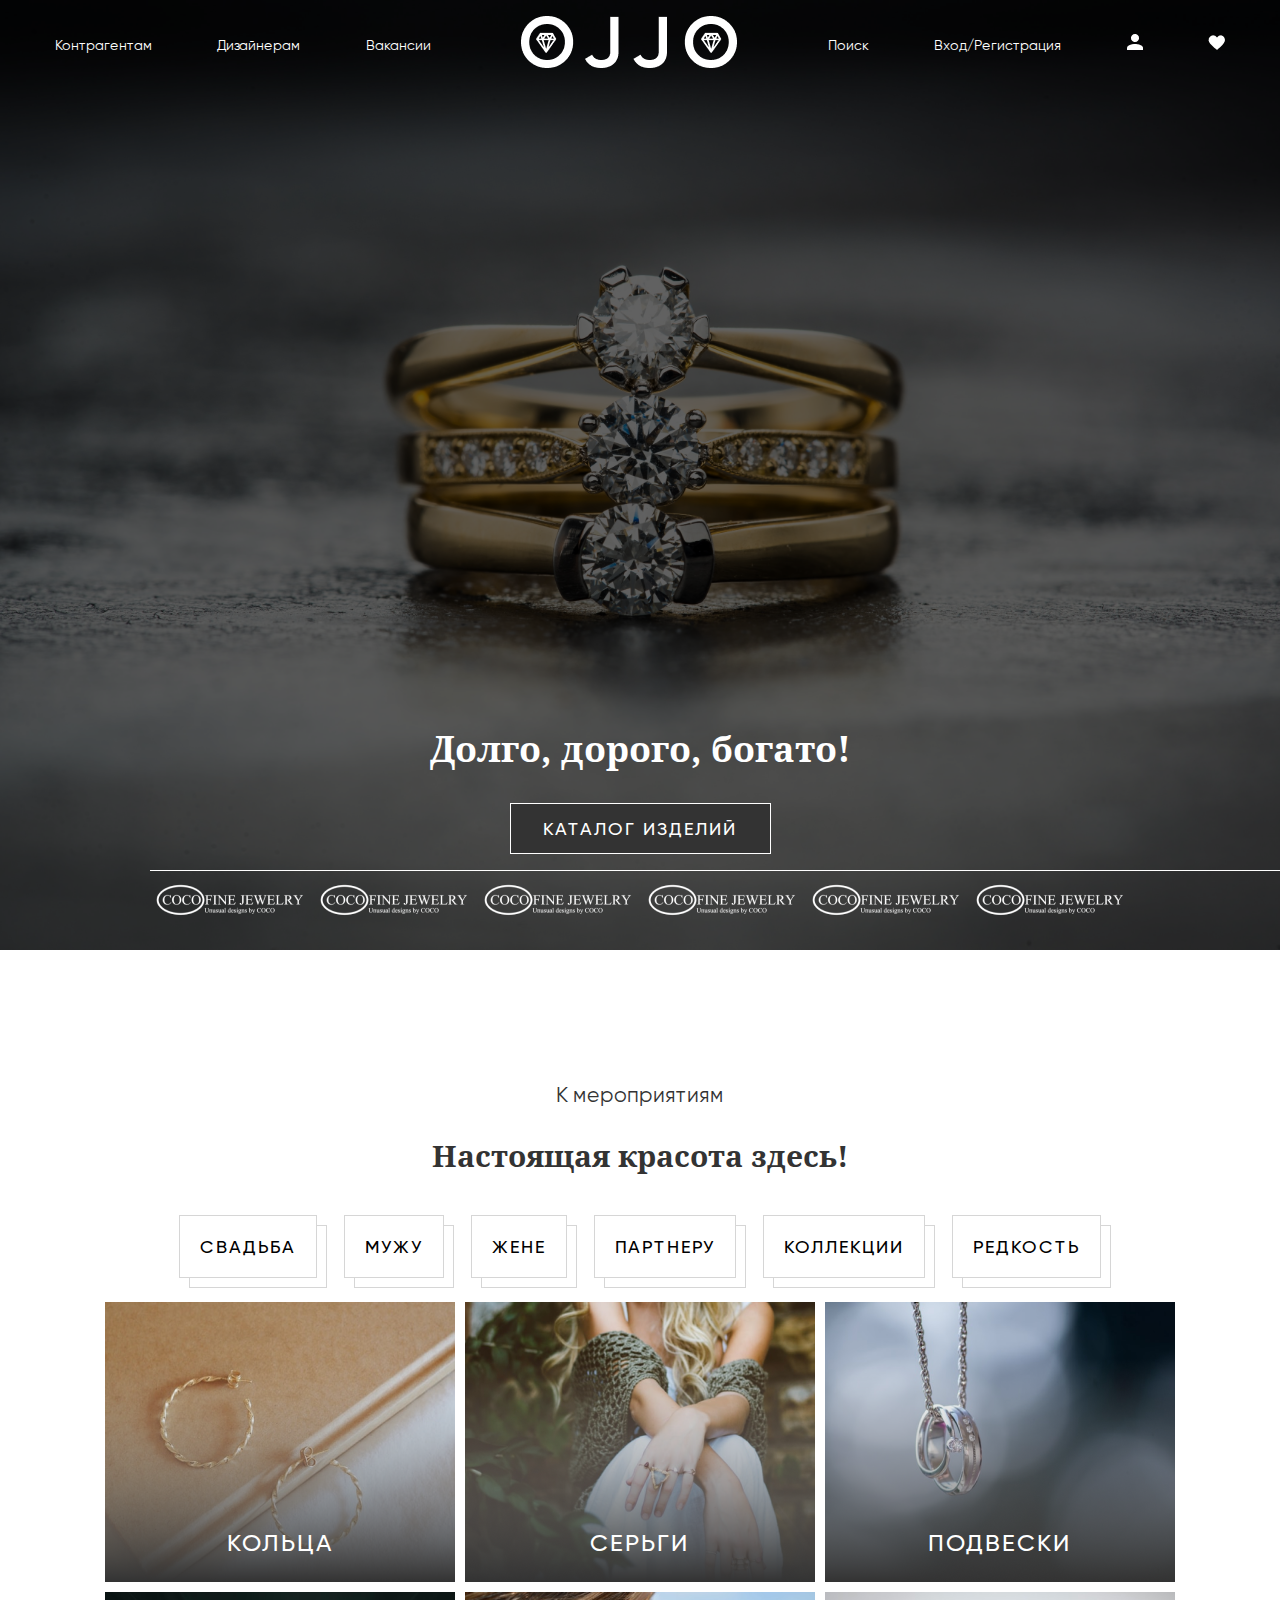
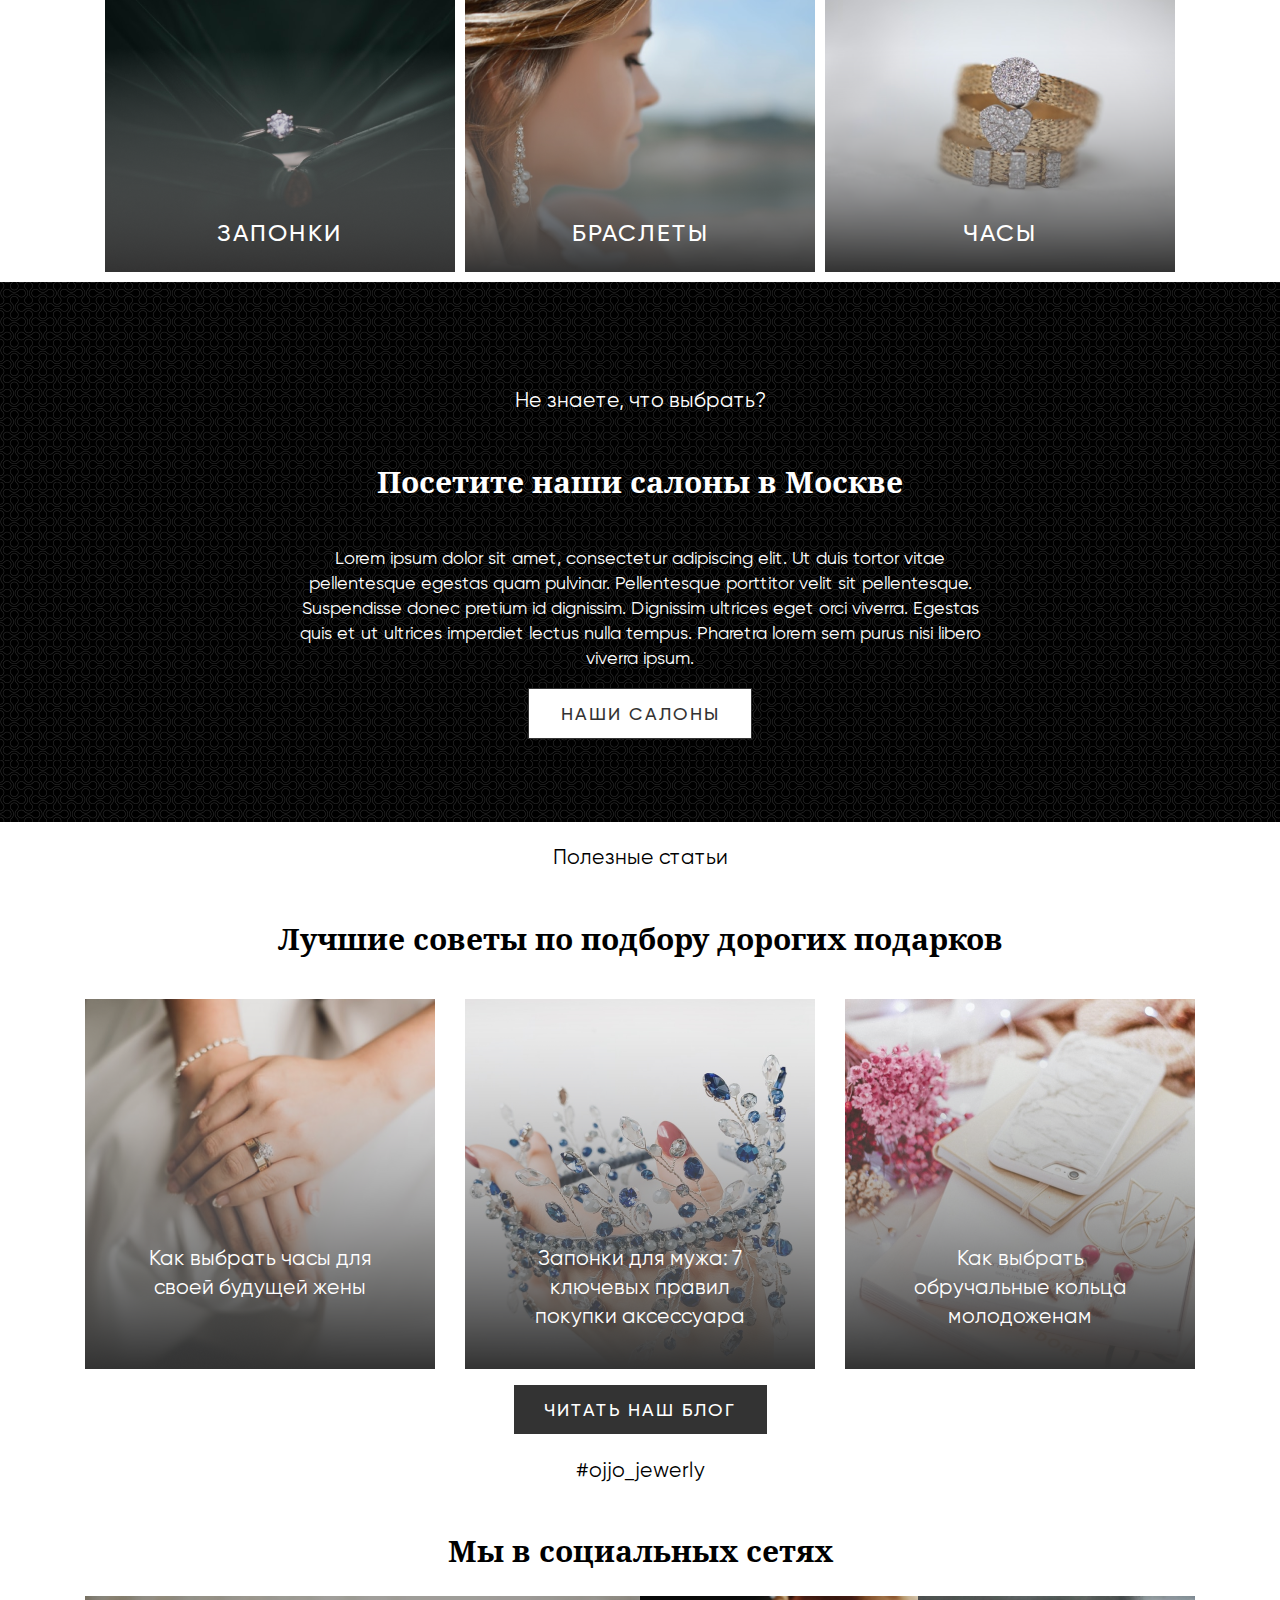
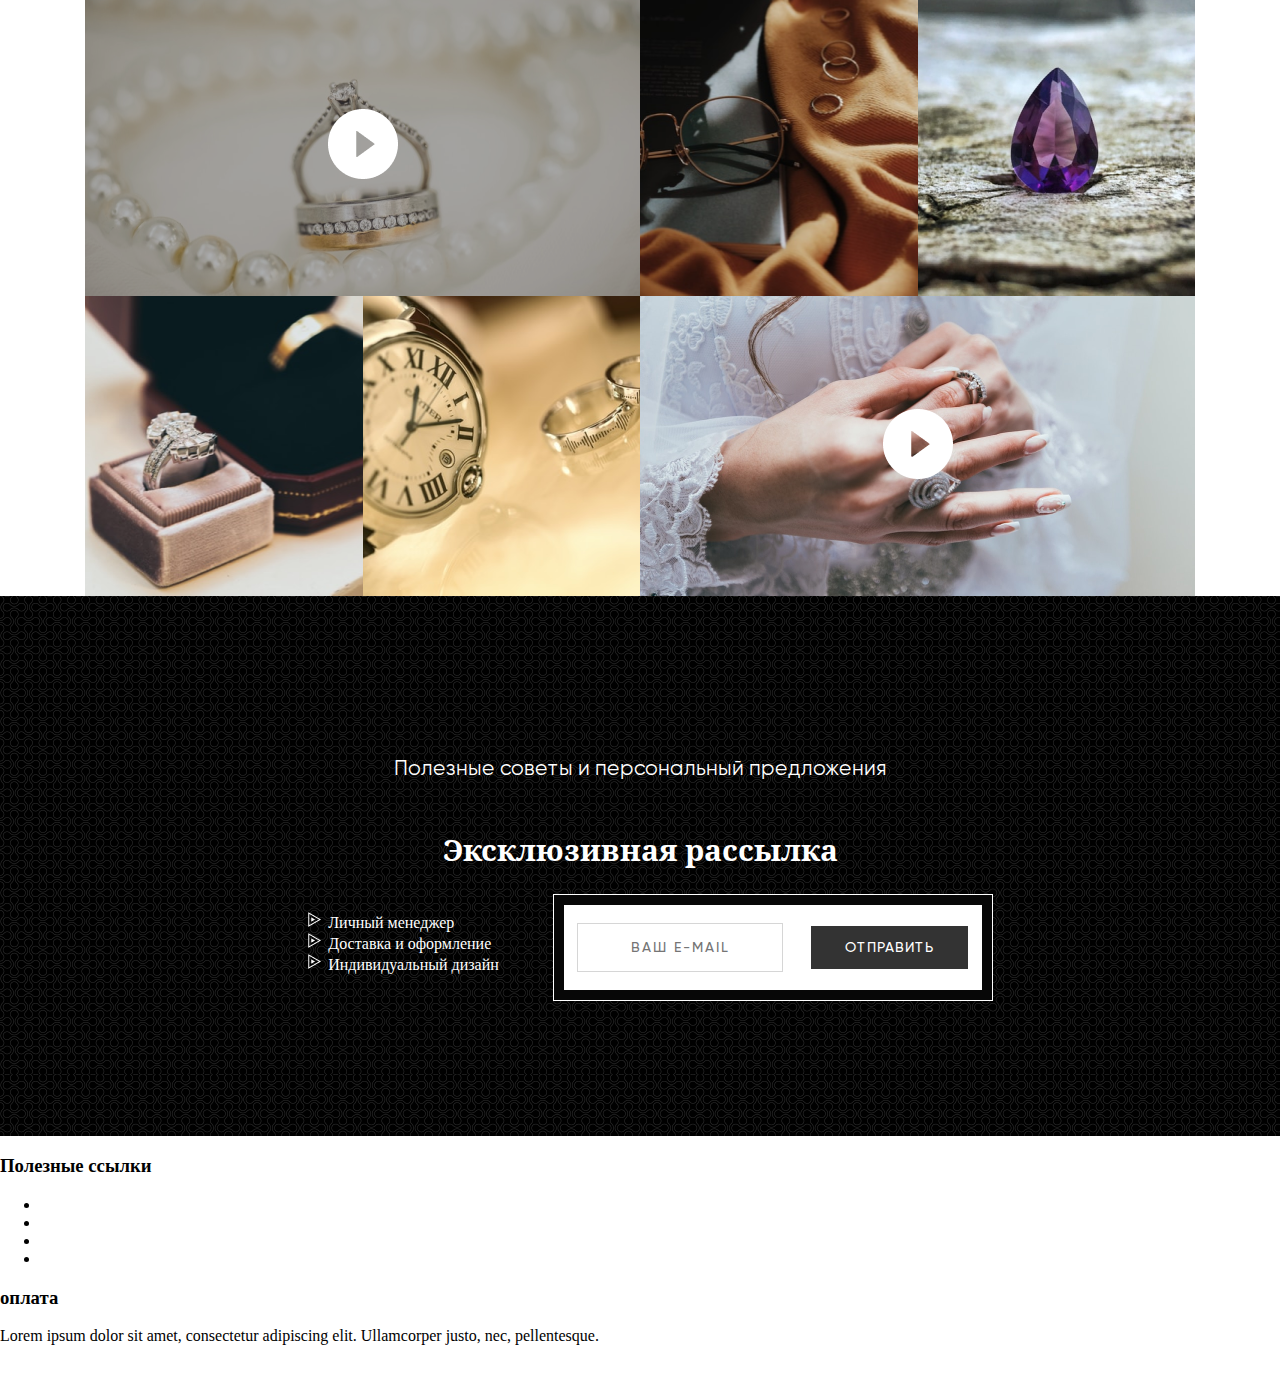
==== index.html @ 0da3d6a7 "First commit" ====
<!DOCTYPE html>
<html lang="en">

<head>
  <meta charset="UTF-8">
  <meta name="viewport" content="width=device-width, initial-scale=1.0">
  <title>Document</title>
  <link rel="stylesheet" href="./css/style.css">
</head>

<body>
  <header class="header">
    <nav class="header-nav">
      <ul class="header-menu">
        <li><a href="#" class="header-link">Контрагентам</a></li>
        <li><a href="#" class="header-link">Дизайнерам</a></li>
        <li><a href="#" class="header-link">Вакансии</a></li>
        <li><a href="#" class="header-link">
            <img class="part-logo-one" src="./img/Vector (11).png" alt="">

            <img src="./img/OJJO.png" alt="">

            <img class="part-logo-two" src="./img/Vector (11).png" alt="">

          </a></li>
        <li><a href="#" class="header-link">Поиск</a></li>
        <li><a href="#" class="header-link">Вход/Регистрация</a></li>
        <li><a href="#" class="header-link">
            <img src="./img/Vector.png" alt="">
          </a></li>
        <li><a href="#" class="header-link">
            <img src="./img/Vector (2).png" alt="">
          </a></li>
      </ul>
    </nav>
    <div class="header-text">

      <h2>Долго, дорого, богато!</h2>
      <button class="button-product-catalog">каталог изделий</button>

      <ul class="
  list-company-name">
        <li>
          <img src="./img/Rectangle 2 (1).png" alt="">
        </li>
        <li>
          <img src="./img/Rectangle 2 (1).png" alt="">
        </li>
        <li>
          <img src="./img/Rectangle 2 (1).png" alt="">
        </li>
        <li>
          <img src="./img/Rectangle 2 (1).png" alt="">
        </li>
        <li>
          <img src="./img/Rectangle 2 (1).png" alt="">
        </li>
        <li>
          <img src="./img/Rectangle 2 (1).png" alt="">
        </li>
      </ul>
    </div>
  </header>


  <main>
    <div class="decorations-for-events">
      <div class="decorations-title">
        <p>К мероприятиям</p>
        <h2>Настоящая красота здесь!</h2>
      </div>
      <div class="decorations-link-block">
        <a href="" class="decorations-link">Свадьба</a>
        <a href="" class="decorations-link">Мужу</a>
        <a href="" class="decorations-link">Жене</a>
        <a href="" class="decorations-link">Партнеру</a>
        <a href="" class="decorations-link">Коллекции</a>
        <a href="" class="decorations-link">Редкость</a>
      </div>
      <div class="catalog">
        <article class="catalog-block catalog-block-one">
          <h3 class="catalog-block-title">Кольца</h3>
        </article>
        <article class="catalog-block catalog-block-two">
          <h3 class="catalog-block-title">Серьги</h3>
        </article>
        <article class="catalog-block catalog-block-three">
          <h3 class="catalog-block-title">Подвески</h3>
        </article>
        <article class="catalog-block catalog-block-four">
          <h3 class="catalog-block-title">Запонки</h3>
        </article>
        <article class="catalog-block catalog-block-five">
          <h3 class="catalog-block-title">Браслеты</h3>
        </article>
        <article class="catalog-block catalog-block-six">
          <h3 class="catalog-block-title">Часы</h3>
        </article>
      </div>
    </div>


    <div class="our-showrooms">
      <div class="our-showrooms-block">
        <p class="our-showrooms-block-title">Не знаете, что выбрать?</p>
        <h2>Посетите наши салоны в Москве</h2>
        <p class="our-showrooms-text">Lorem ipsum dolor sit amet, consectetur adipiscing elit. Ut duis tortor vitae
          pellentesque egestas quam pulvinar. Pellentesque porttitor velit sit pellentesque. Suspendisse donec pretium
          id dignissim. Dignissim ultrices eget orci viverra. Egestas quis et ut ultrices imperdiet lectus nulla tempus.
          Pharetra lorem sem purus nisi libero viverra ipsum.</p>
        <button>наши салоны</button>
      </div>
    </div>


    <div class="container">

      <div class="articles">
        <p>Полезные статьи</p>
        <h2>Лучшие советы по подбору дорогих подарков</h2>

        <div class="several-blocks">
          <article class="one-article one-article-first">
            <p>Как выбрать
              часы для своей
              будущей жены</p>
          </article>

          <article class="one-article one-article-second">
            <p>
              Запонки для мужа:
              7 ключевых правил
              покупки аксессуара
            </p>
          </article>

          <article class="one-article one-article-third">
            <p>Как выбрать
              обручальные кольца
              молодоженам</p>
          </article>
        </div>

        <button>читать наш блог</button>
      </div>

      <div class="socialMedia">
        <p>#ojjo_jewerly</p>
        <h2>Мы в социальных сетях</h2>
        <div class="blockWithPictures">

          <div class="oneBlockWithPictures oneBlockWithPictures-first">
            <div class="vectorPlay"></div>
          </div>
          <div class="oneBlockWithPictures oneBlockWithPictures-second"></div>
          <div class="oneBlockWithPictures oneBlockWithPictures-third"></div>
          <div class="oneBlockWithPictures oneBlockWithPictures-fourth"></div>
          <div class="oneBlockWithPictures oneBlockWithPictures-fifth"></div>
          <div class="oneBlockWithPictures oneBlockWithPictures-sixth">
            <div class="vectorPlay"></div>
          </div>
        </div>
      </div>
    </div>


  </main>
  <footer>
    <div class="our-showrooms">
      <div class="our-showrooms-block">
        <p class="our-showrooms-block-title">Полезные советы и персональный предложения</p>
        <h2>Эксклюзивная рассылка</h2>
        <div class="newsletter">
          <ul>
            <li>Личный менеджер</li>
            <li>Доставка и оформление</li>
            <li>Индивидуальный дизайн</li>
          </ul>

          <div class="newsletter-form">
            <input type="email" name="email" placeholder="Ваш e-mail">
            <button>
              отправить
            </button>
          </div>
        </div>
      </div>
    </div>


<div class="contactInformation">
<div class="basicInformation">
  <div class="basicInformation-usefulLinks">
<h3>Полезные ссылки</h3>
<ul>
  <li><a href="">Доставка</a></li>
  <li><a href="">Оплата </a></li>
  <li><a href="">Акции</a></li>
  <li><a href="">Политика конфиденциальности</a></li>
</ul>
  </div>

  <div class="basicInformation-payment">
    <h3>оплата</h3>
    <p>
      Lorem ipsum dolor sit amet, consectetur adipiscing elit. Ullamcorper justo, nec, pellentesque.
    </p>
    <div class="basicInformation-payment-link">
      <a href=""><img src="" alt=""></a>
      <a href=""><img src="" alt=""></a>
    </div>
  </div>

<div class="basicInformation-contacts"></div>

<div class="basicInformation-socialMedia"></div>


</div>

















<div class="additionalInformation"></div>
</div>



  </footer>
</body>

</html>
---- css/style.css ----
body {
  margin: 0;
}



.header {
  width: 100%;
  height: 950px;
  background-image: url(../img/header-pfoto.jpeg);
  background-repeat: no-repeat;
  background-size: cover;
  background-position: center;
  z-index: 1;
  width: 100%;
  height: 950px;
  display: flex;
  flex-direction: column;
  align-items: center;
  justify-content: space-between
}

.header::before {
  content: "";
  display: block;
  position: absolute;
  background-color: #000;
  left: 0;
  top: 0;
  width: 100%;
  height: 950px;
  opacity: 0.6;
  z-index: 2;
}

.header-nav {
  display: flex;
  justify-content: center;
  z-index: 3;
}

.header-menu {
  display: flex;
  justify-content: space-between;
  align-items: center;
  width: 1200px;
  padding: 0;

}

.header-menu li {
  list-style-type: none;
}

.header-link {
  padding: 5px;
  margin: 10px;
  font-size: 14px;
  line-height: 21px;
  color: #ffffff;
  font-family: "Gilroy-Regular";
  font-size: 14px;
  line-height: 21px;
}

a {
  text-decoration: none;
  color: #fff;
}

.header-text {
  z-index: 3;
  display: flex;
  flex-direction: column;
  align-items: center;
}

.header-text h2 {
  color: #ffffff;
  font-family: "NotoSerif-Bold";
  font-size: 36px;
}

.part-logo-one {
  display: inline-block;
  position: relative;
  top: -15px;
  left: 40px;
}

.part-logo-two {
  display: inline-block;
  position: relative;
  top: -15px;
  left: -40px;
}

.list-company-name {
  list-style-type: none;
  padding: 0;
}

.list-company-name::before {
  content: "";
  display: block;
  position: absolute;
  background-color: #ffffff;
  width: 100%;
  height: 1px;
}

.list-company-name li {
  display: inline-block;
}

.button-product-catalog {
  width: 261px;
  height: 51px;
  background-color: #333333;
  border: 1px solid #ffffff;
  font-size: 18px;
  letter-spacing: 2px;
  text-transform: uppercase;
  color: #ffffff;
  font-weight: 500;
  font-family: "Gilroy-Medium";
  text-align: center;
}

.decorations-for-events {
  display: flex;
  flex-direction: column;
  align-items: center;
}

.decorations-title {
  text-align: center;
  margin-top: 110px;
}

.decorations-title p {
  font-size: 21px;
  line-height: 29px;
  color: #333333;
  font-family: "Gilroy-Regular";
}

.decorations-title h2 {
  font-size: 30px;
  color: #333333;
  font-weight: 700;
  font-family: "NotoSerif-Bold";
}

.decorations-link-block {
  font-size: 18px;
  letter-spacing: 2px;
  text-transform: uppercase;
  font-weight: 500;
  font-family: "Gilroy-Medium";
  margin: 35px;
}

.decorations-link {
  color: #000;
  min-width: 165px;
  height: 55px;
  /* background-color: #f9f9f9; */
  border: 1px solid #d6d6d6;
  padding: 20px;
  margin: 10px;
  position: relative;
  background-color: #fff;
}

.decorations-link::before {
  content: "";
  position: absolute;
  left: .5em;
  top: .5em;
  width: 100%;
  height: 100%;
  z-index: -1;
  border: inherit;
}

.catalog {
  display: grid;
  grid-template-columns: 1fr 1fr 1fr;
  gap: 10px;
  margin: 10px;
}

.catalog-block {
  width: 350px;
  height: 280px;
  /* background-color:aquamarine; */
}

.catalog-block-title {
  font-family: "Gilroy-Medium";
  font-size: 24px;
  letter-spacing: 2px;
  text-transform: uppercase;
  color: #ffffff;
  font-weight: 500;
  margin-top: 65%;
  text-align: center;
}

.catalog-block-one {
  background-image: url(../img/twoRings.png);
}

.catalog-block-two {
  background-image: url(../img/women.png);
}

.catalog-block-three {
  background-image: url(../img/pendants.png);
}

.catalog-block-four {
  background-image: url(../img/cufflinks.png);
}

.catalog-block-five {
  background-image: url(../img/bracelets.png);
}

.catalog-block-six {
  background-image: url(../img/watch.png);
}

.our-showrooms {
  background-image: url(../img/background.png);
  /* background-color: #000; */
  height: 540px;
  width: 100%;
  display: flex;
  justify-content: center;
  align-items: center;
  text-align: center;
}

.our-showrooms-block {
  color: #ffffff;
  width: 710px;
  display: flex;
  align-items: center;
  flex-direction: column;
}

.our-showrooms-block-title {
  font-size: 21px;
  line-height: 29px;
  color: #ffffff;
  font-family: "Gilroy-Regular";
  /* text-align: center; */
}

.our-showrooms-text {
  font-size: 18px;
  line-height: 25px;
  color: #ffffff;
  font-family: "Gilroy-Regular";
  /* text-align: center; */
}

.our-showrooms h2 {
  font-size: 30px;
  /* color: #ffffff; */
  font-weight: 700;
  font-family: "NotoSerif-Bold";
  /* text-align: center; */
}

.our-showrooms-block button {
  width: 224px;
  height: 51px;
  background-color: #ffffff;
  border: 1px solid #333333;
  font-size: 18px;
  letter-spacing: 2px;
  text-transform: uppercase;
  color: #333333;
  font-weight: 500;
  font-family: "Gilroy-Medium";
  text-align: center;
}

.articles {
  display: flex;
  flex-direction: column;
  align-items: center;
}

.several-blocks {
  display: flex;

}

.articles h2 {
  font-size: 30px;
  font-weight: 700;
  font-family: "NotoSerif-Bold";
}

.articles p {
  font-size: 21px;
  line-height: 29px;
  font-family: "Gilroy-Regular";
}

.one-article {
  width: 350px;
  height: 370px;
  background-color: bisque;
  margin: 15px;
}

.one-article p {
  font-size: 21px;
  line-height: 29px;
  color: #ffffff;
  font-family: "Gilroy-Regular";
  text-align: center;
  margin: 70% auto 0;
  width: 225px;

}

.one-article-first {
  background-image: url(../img/watchForWife.png)
}

.one-article-second {
  background-image: url(../img/cufflinksForHusband.png)
}

.one-article-third {
  background-image:
    url(../img/weddingRings.png);
}

.articles button {
  width: 255px;
  height: 51px;
  background-color: #333333;
  border: 1px solid #ffffff;
  font-size: 18px;
  letter-spacing: 2px;
  text-transform: uppercase;
  color: #ffffff;
  font-weight: 500;
  font-family: "Gilroy-Medium";
  text-align: center;
}

.blockWithPictures {
  width: 1110px;
  height: 600px;
  display: grid;
  grid-template-columns: 1fr 1fr 1fr 1fr;
  background-color: aqua;
}

.socialMedia {
  display: flex;
  flex-direction: column;
  align-items: center;
}

.oneBlockWithPictures {}

.oneBlockWithPictures-first {
  background-image: url(../img/img--hover.png);
  grid-column: span 2;
}

.oneBlockWithPictures-second {
  background-image: url(../img/socialMedia2.png);
}

.oneBlockWithPictures-third {
  background-image: url(../img/socialMedia3.png);
}

.oneBlockWithPictures-fourth {
  background-image: url(../img/socialMedia4.png);
}

.oneBlockWithPictures-fifth {
  background-image: url(../img/socialMedia5.png);
}

.oneBlockWithPictures-sixth {
  background-image: url(../img/socialMedia6.png);
  grid-column: span 2;
}

.oneBlockWithPictures-first .vectorPlay {
  background-image: url(../img/VectorPlay.png);
  width: 70px;
  height: 70px;
  margin: 113px auto;
}

.oneBlockWithPictures-sixth .vectorPlay {
  background-image: url(../img/VectorPlay.png);
  width: 70px;
  height: 70px;
  margin: 113px auto;
}

.socialMedia p {
  font-family: "Gilroy-Regular";
  font-size: 21px;
  line-height: 29px;
}

.socialMedia h2 {
  font-family: "NotoSerif-Bold";
  font-size: 30px;
  font-weight: 700;
}

.newsletter ul {
  list-style-image: url(../img/Frame.png);
  text-align: left;
}

.newsletter {
  display: flex;
}

.newsletter-form {
  width: 418px;
  height: 85px;
  background-color: #ffffff;
  outline: 1px solid #ffffff;
   border: 10px solid #070707; 
   display: flex;
   align-items: center;
   margin-left: 55px;
   }

.newsletter-form button{
  width: 159px;
height: 45px;
background-color: #333333;
border: 1px solid #ffffff;
font-size: 14px;
letter-spacing: 1px;
text-transform: uppercase;
color: #ffffff;
font-weight: 500;
font-family:  "Gilroy-Medium";
text-align: center;
margin: auto;
}

.newsletter-form input{
  width: 200px;
height: 45px;
background-color: #ffffff;
border: 1px solid #d6d6d6;
/* opacity: 0.502; */
font-size: 14px;
letter-spacing: 2px;
text-transform: uppercase;
/* color: #333333; */
/* font-weight: 500; */
font-family: "Gilroy-Medium";
text-align: center;
margin: auto;
}



















@font-face {
  font-family: "Gilroy-Regular";
  src: url(../fonts/Gilroy-Regular.woff);
}

@font-face {
  font-family: "NotoSerif-Bold";
  src: url(../fonts/NotoSerif-Bold.woff);
}

@font-face {
  font-family: "Gilroy-Medium";
  src: url(../fonts/Gilroy-Medium.woff);
}
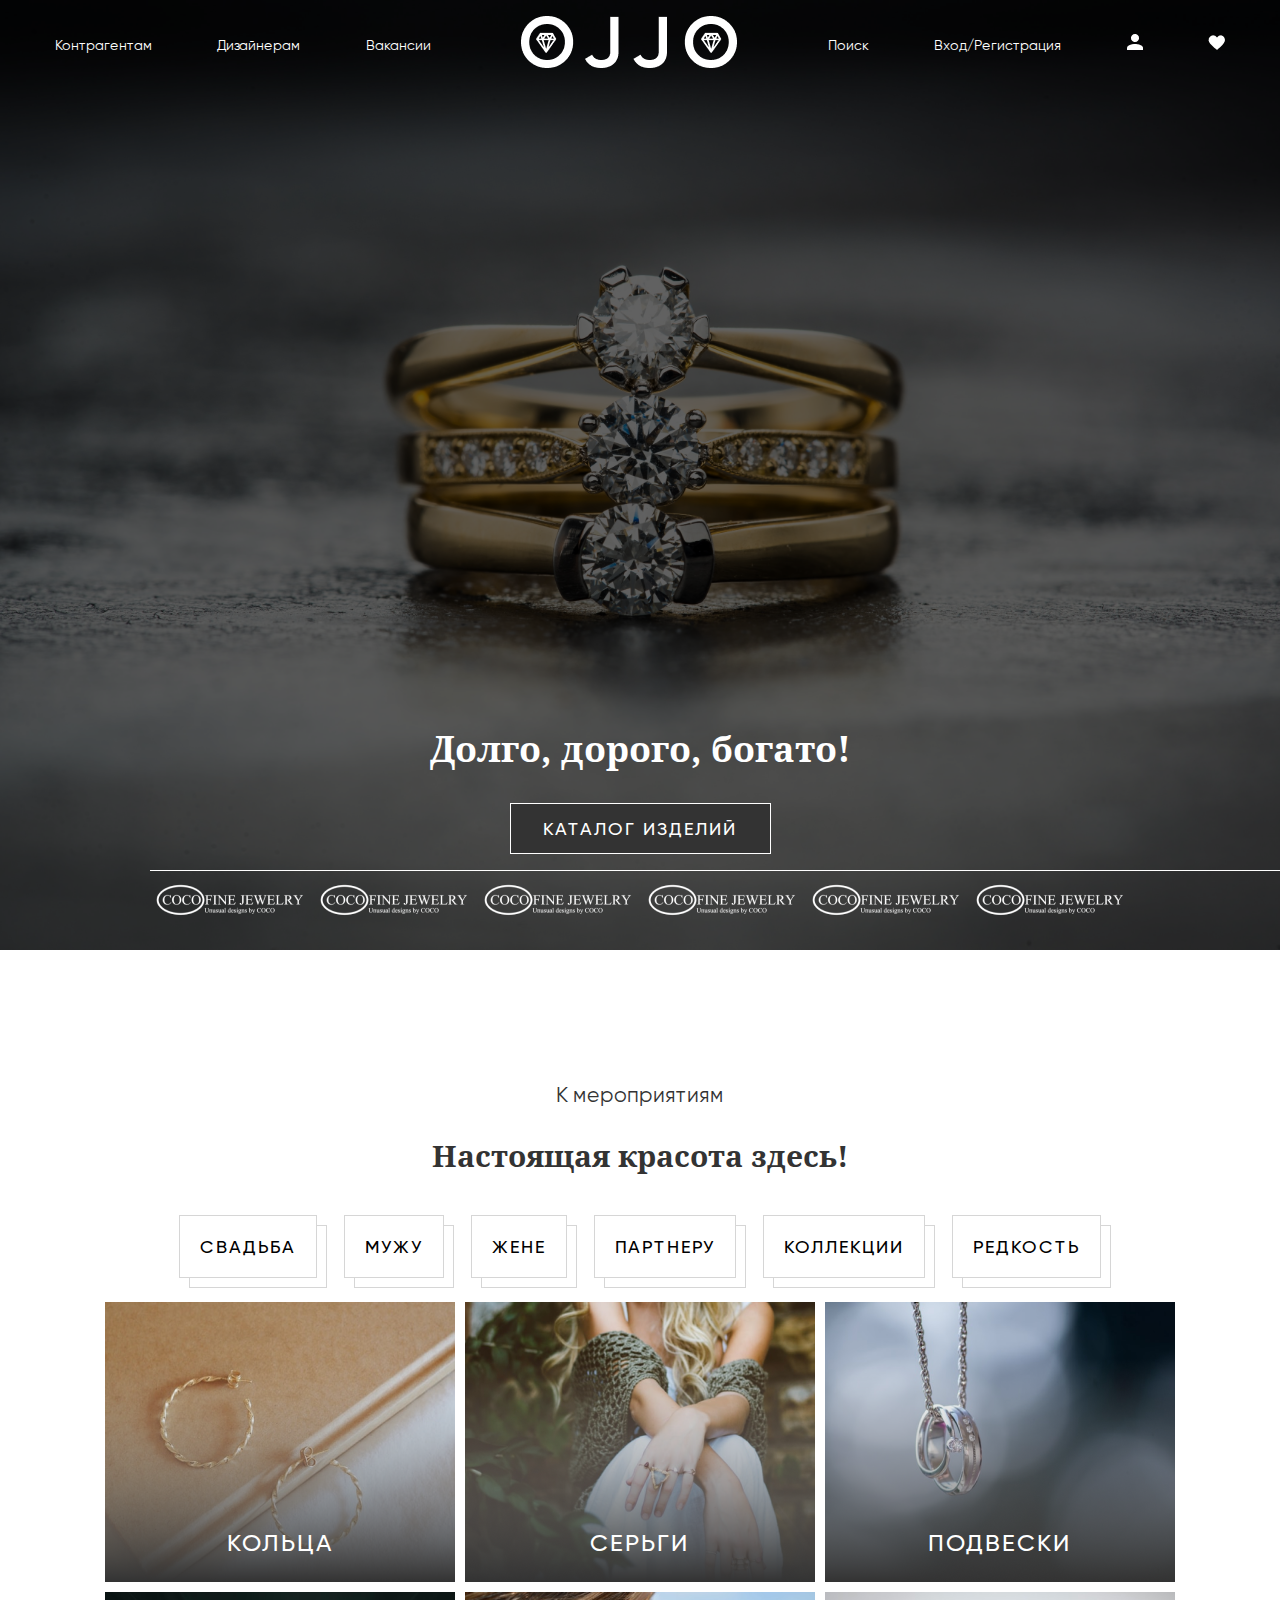
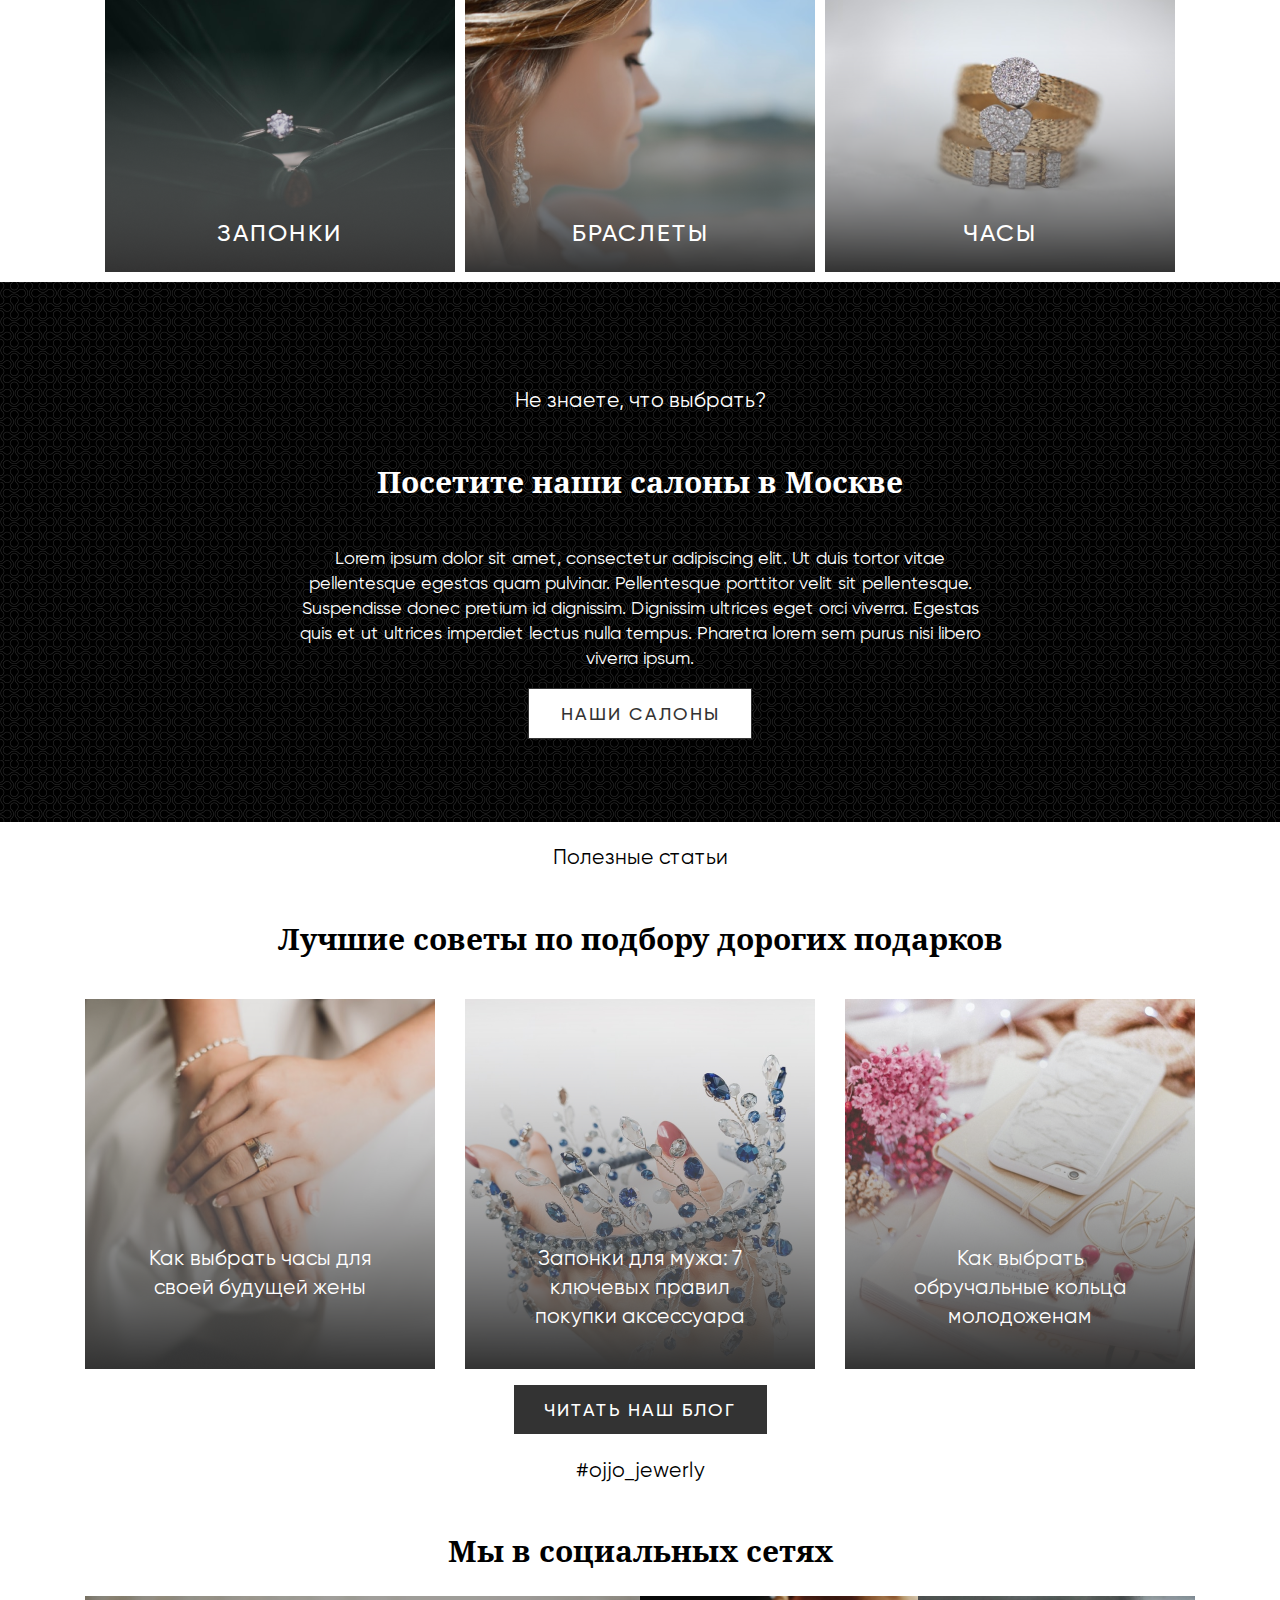
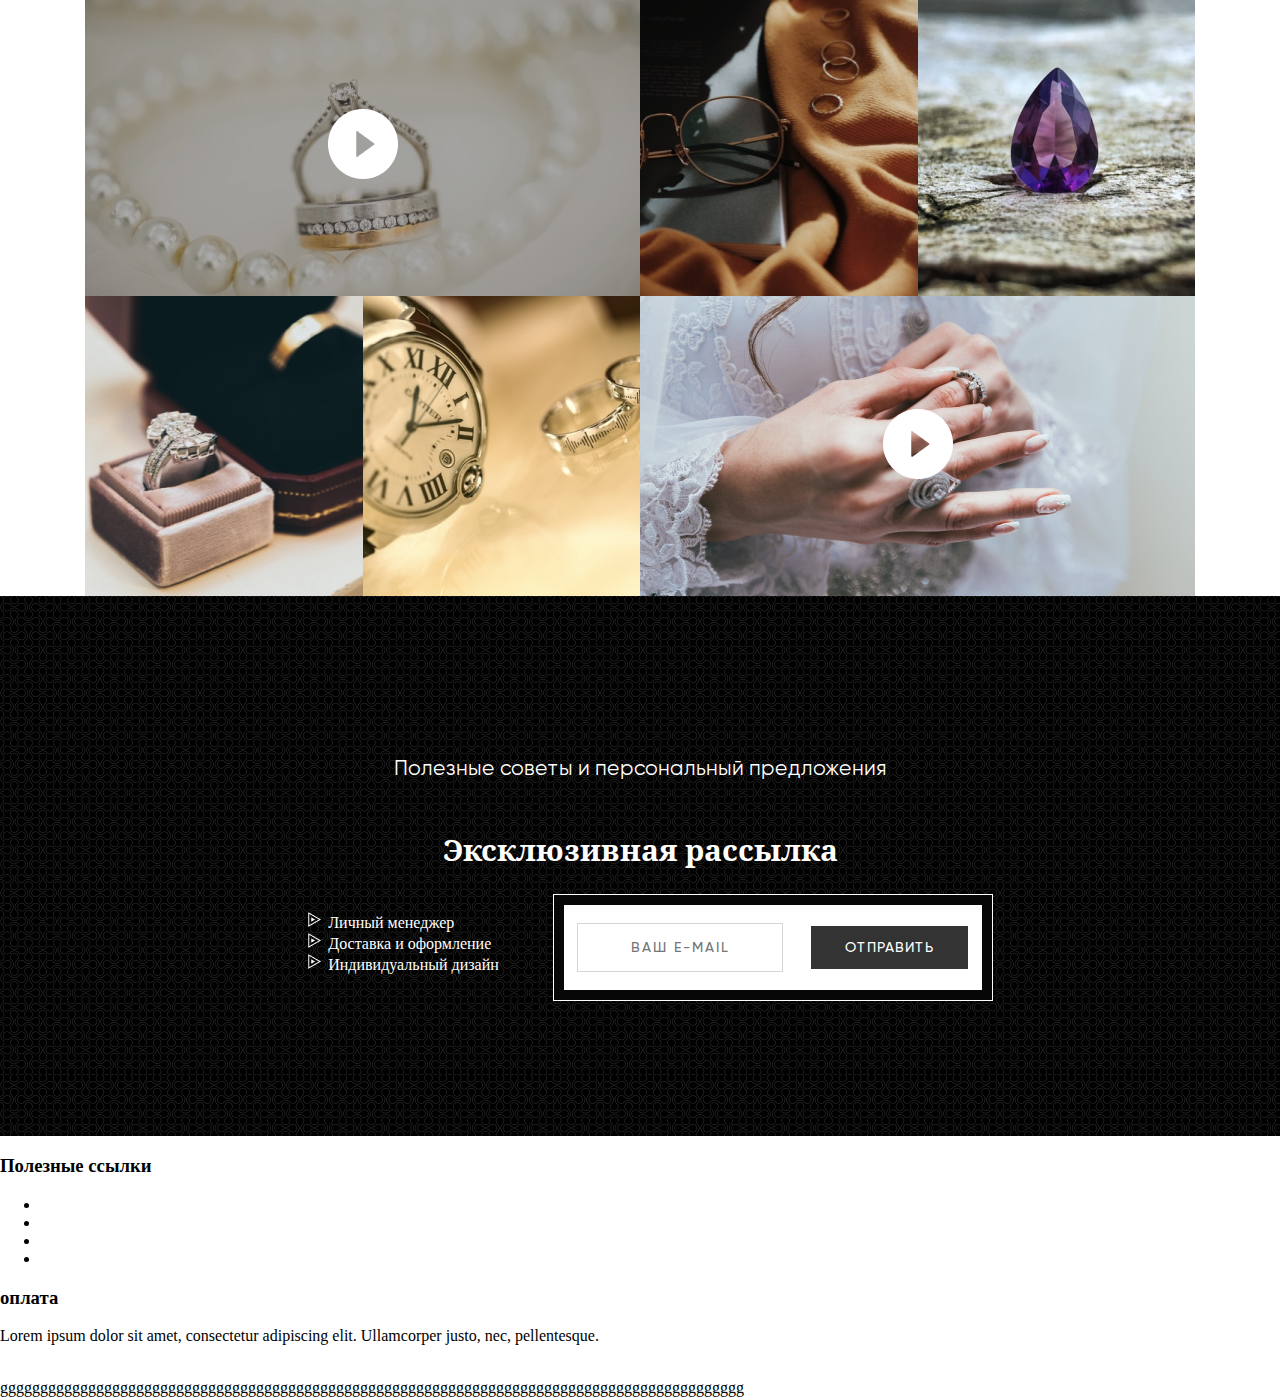
==== commit 6ea4a245: "done" ====
--- a/index.html
+++ b/index.html
@@ -218,7 +218,7 @@
 
 </div>
 
-
+ggggggggggggggggggggggggggggggggggggggggggggggggggggggggggggggggggggggggggggggggggggggggggggg
 
 
 
--- a/css/style.css
+++ b/css/style.css
@@ -476,7 +476,9 @@
 margin: auto;
 }
 
-
+.contactInformation {
+width: 1110px;
+}
 
 
 
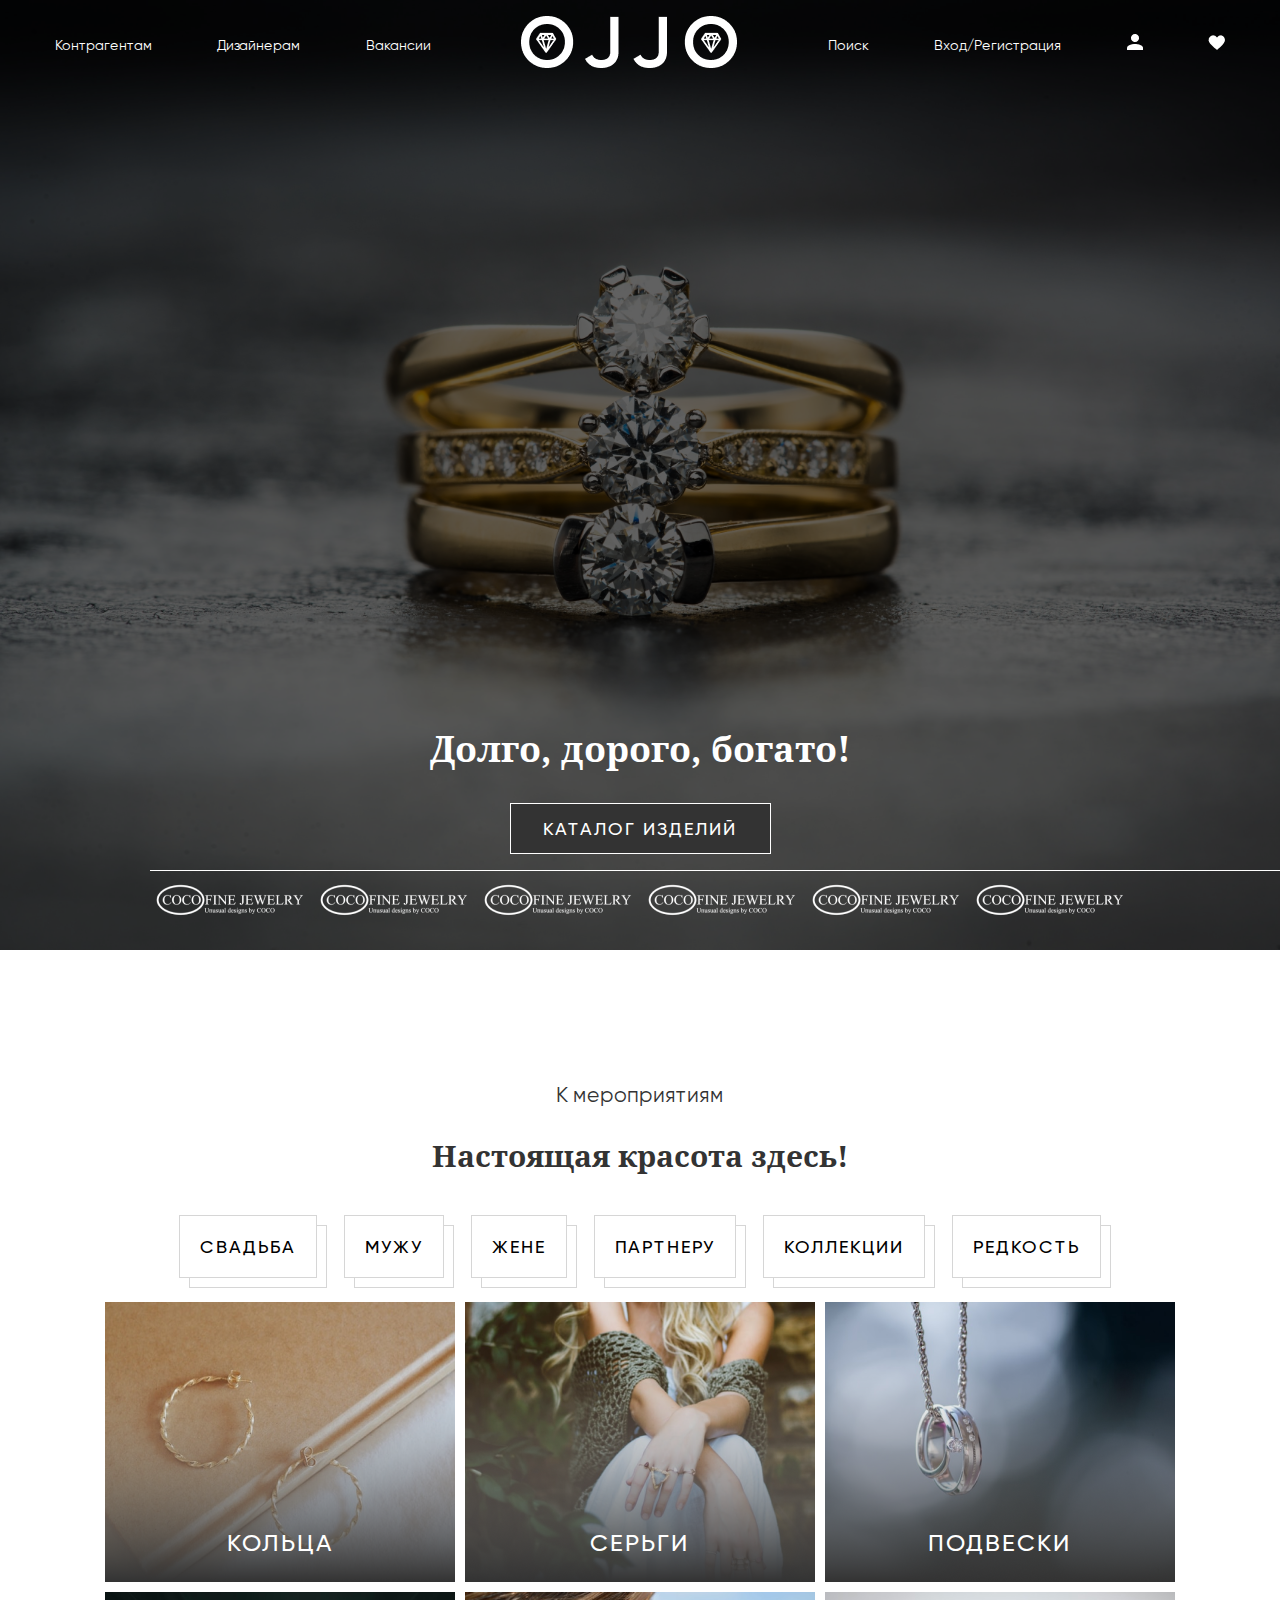
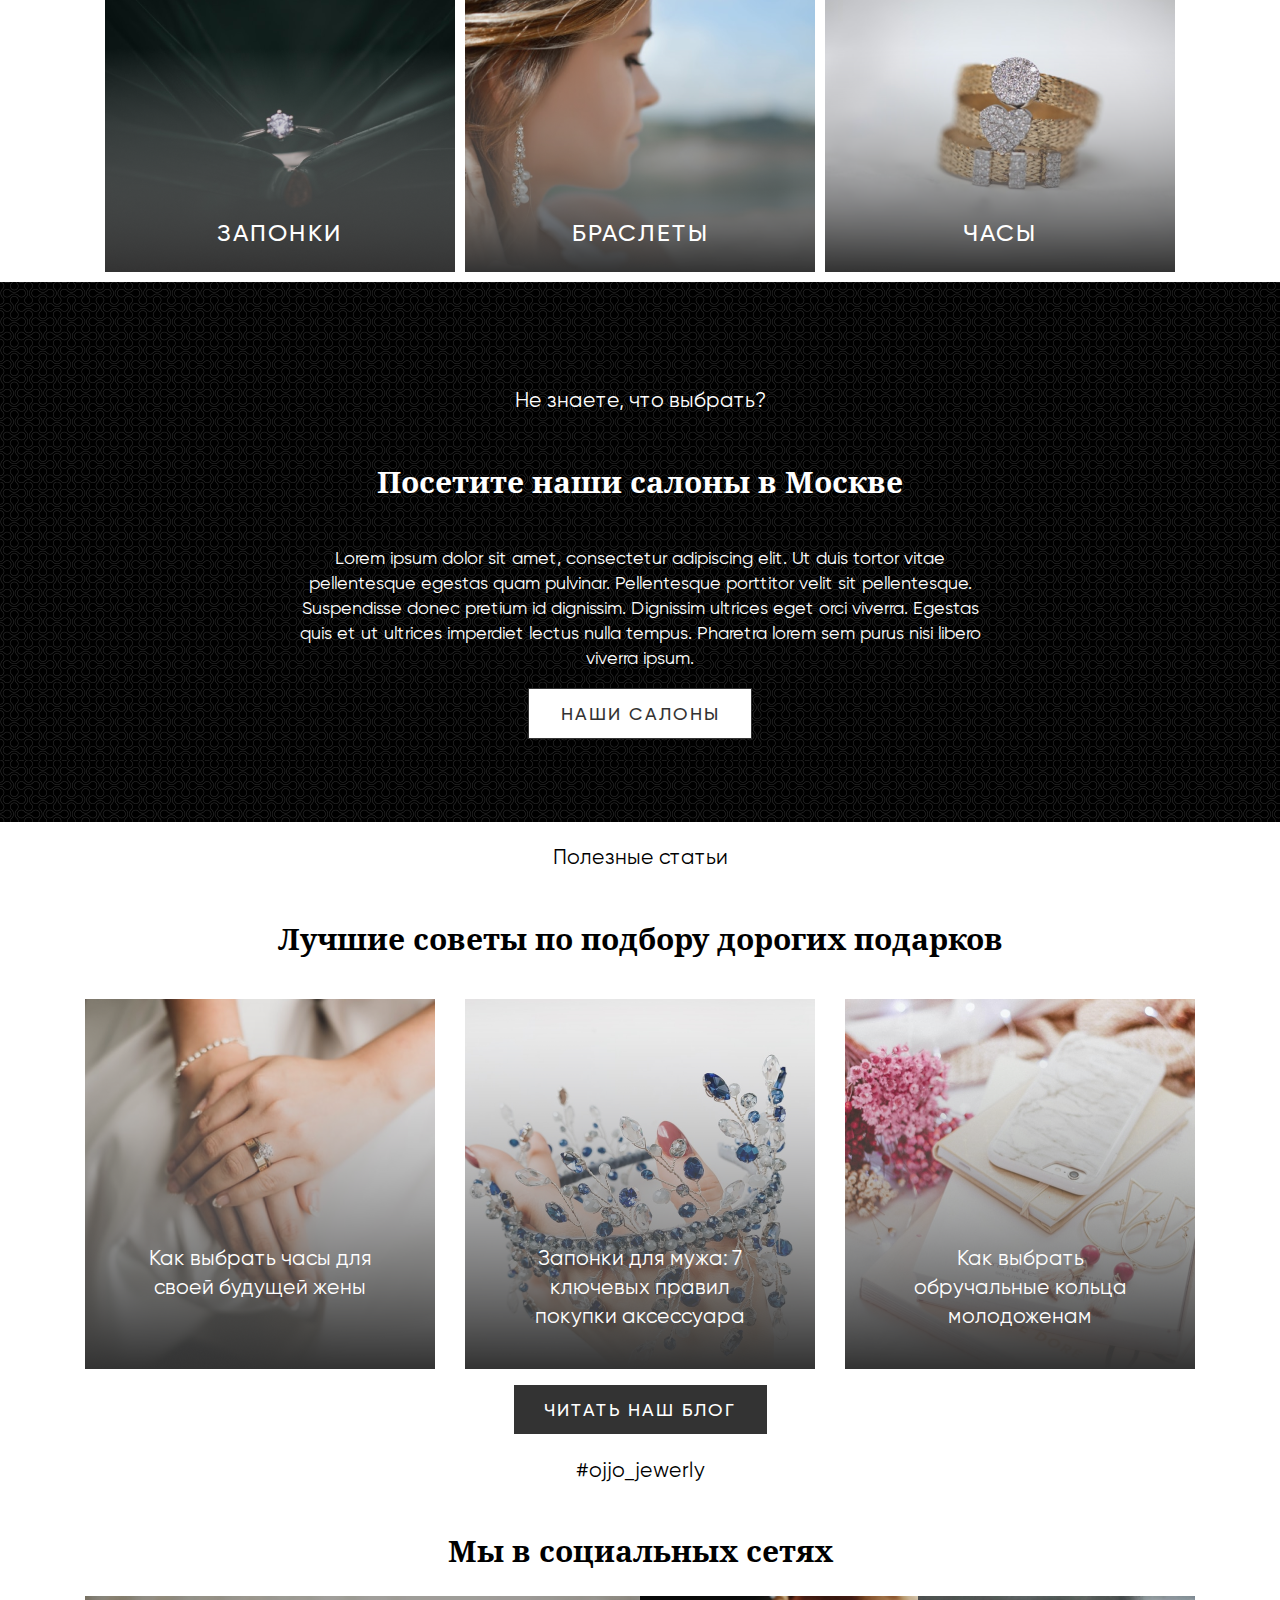
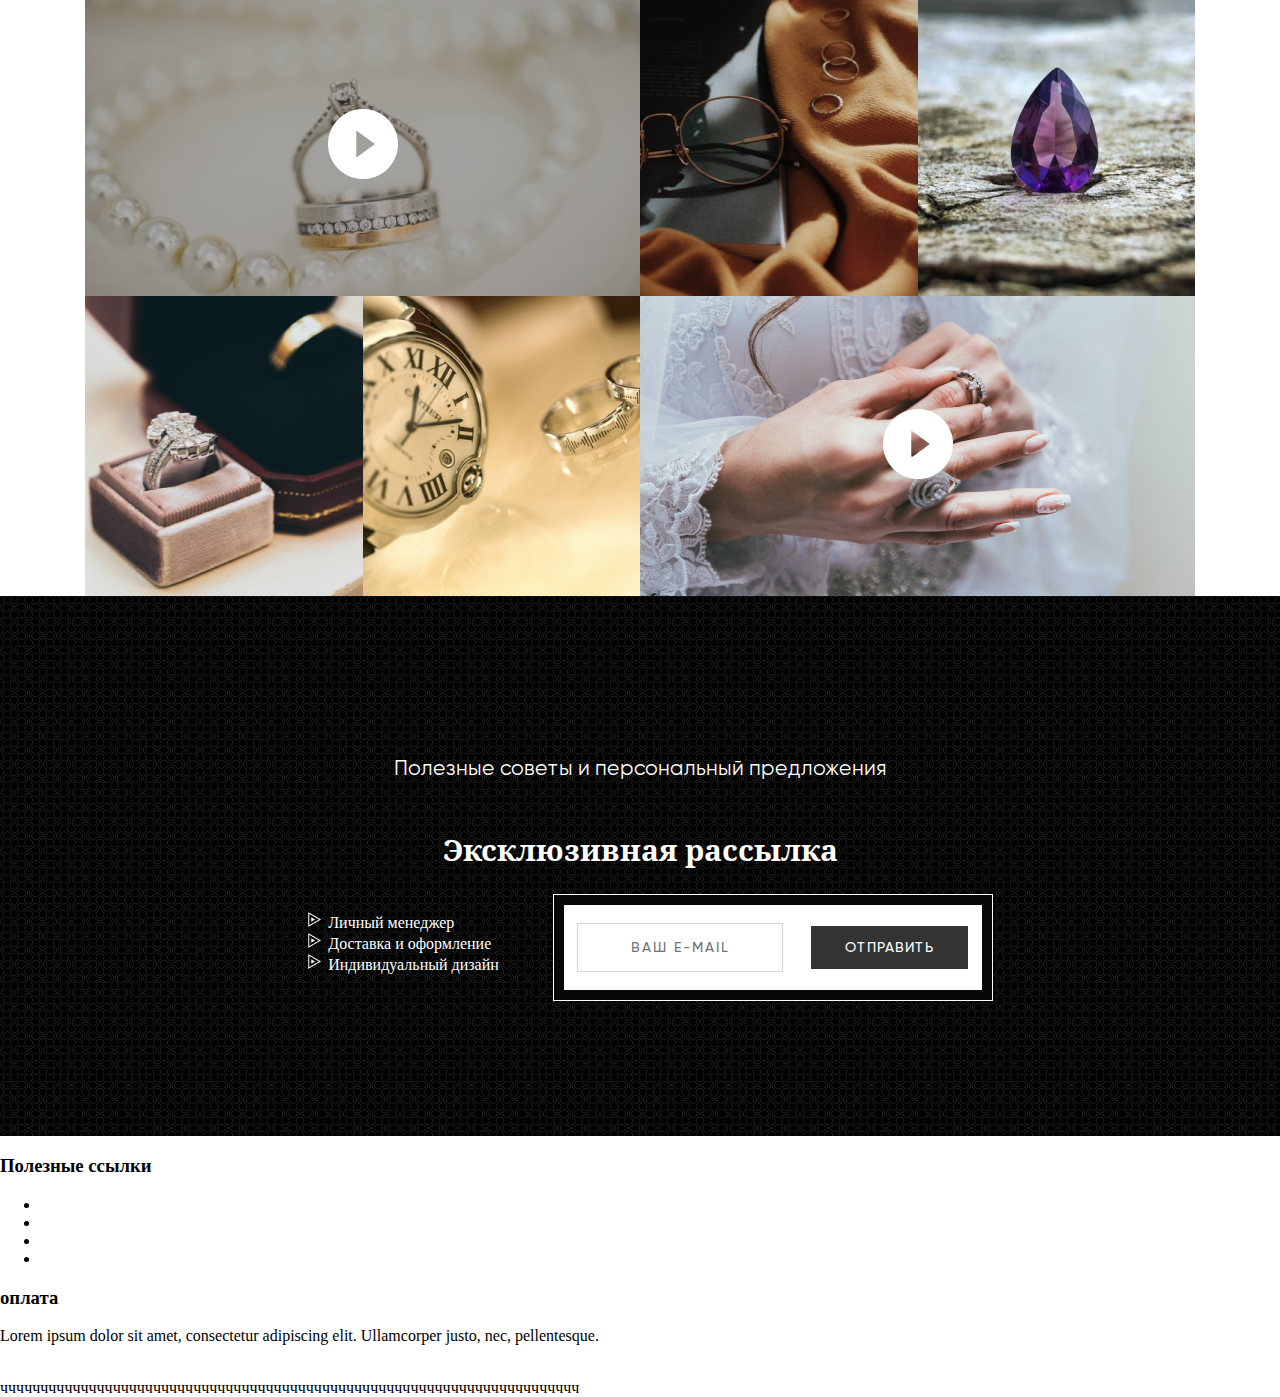
==== commit e7093954: "done" ====
--- a/index.html
+++ b/index.html
@@ -218,9 +218,9 @@
 
 </div>
 
-ggggggggggggggggggggggggggggggggggggggggggggggggggggggggggggggggggggggggggggggggggggggggggggg
-
-
+
+
+чччччччччччччччччччччччччччччччччччччччччччччччччччччччччччччччччччччччч
 
 
 
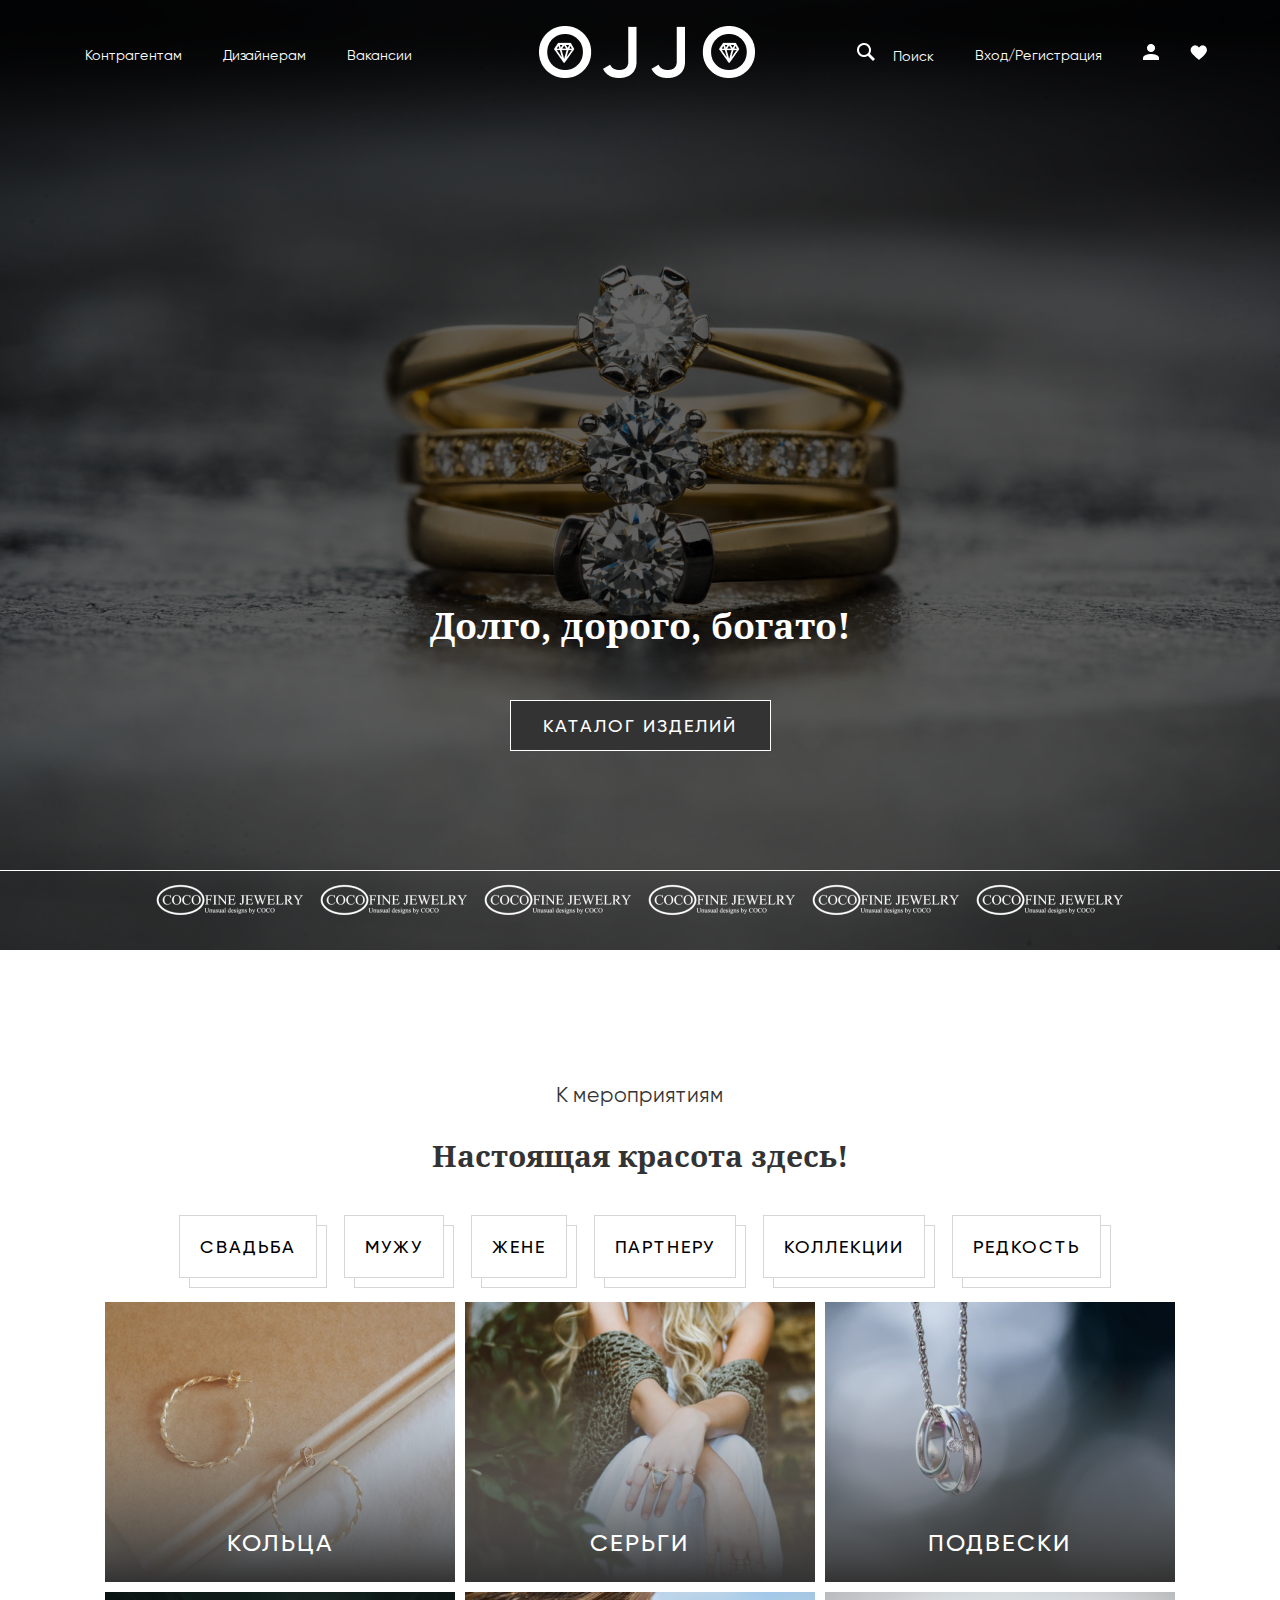
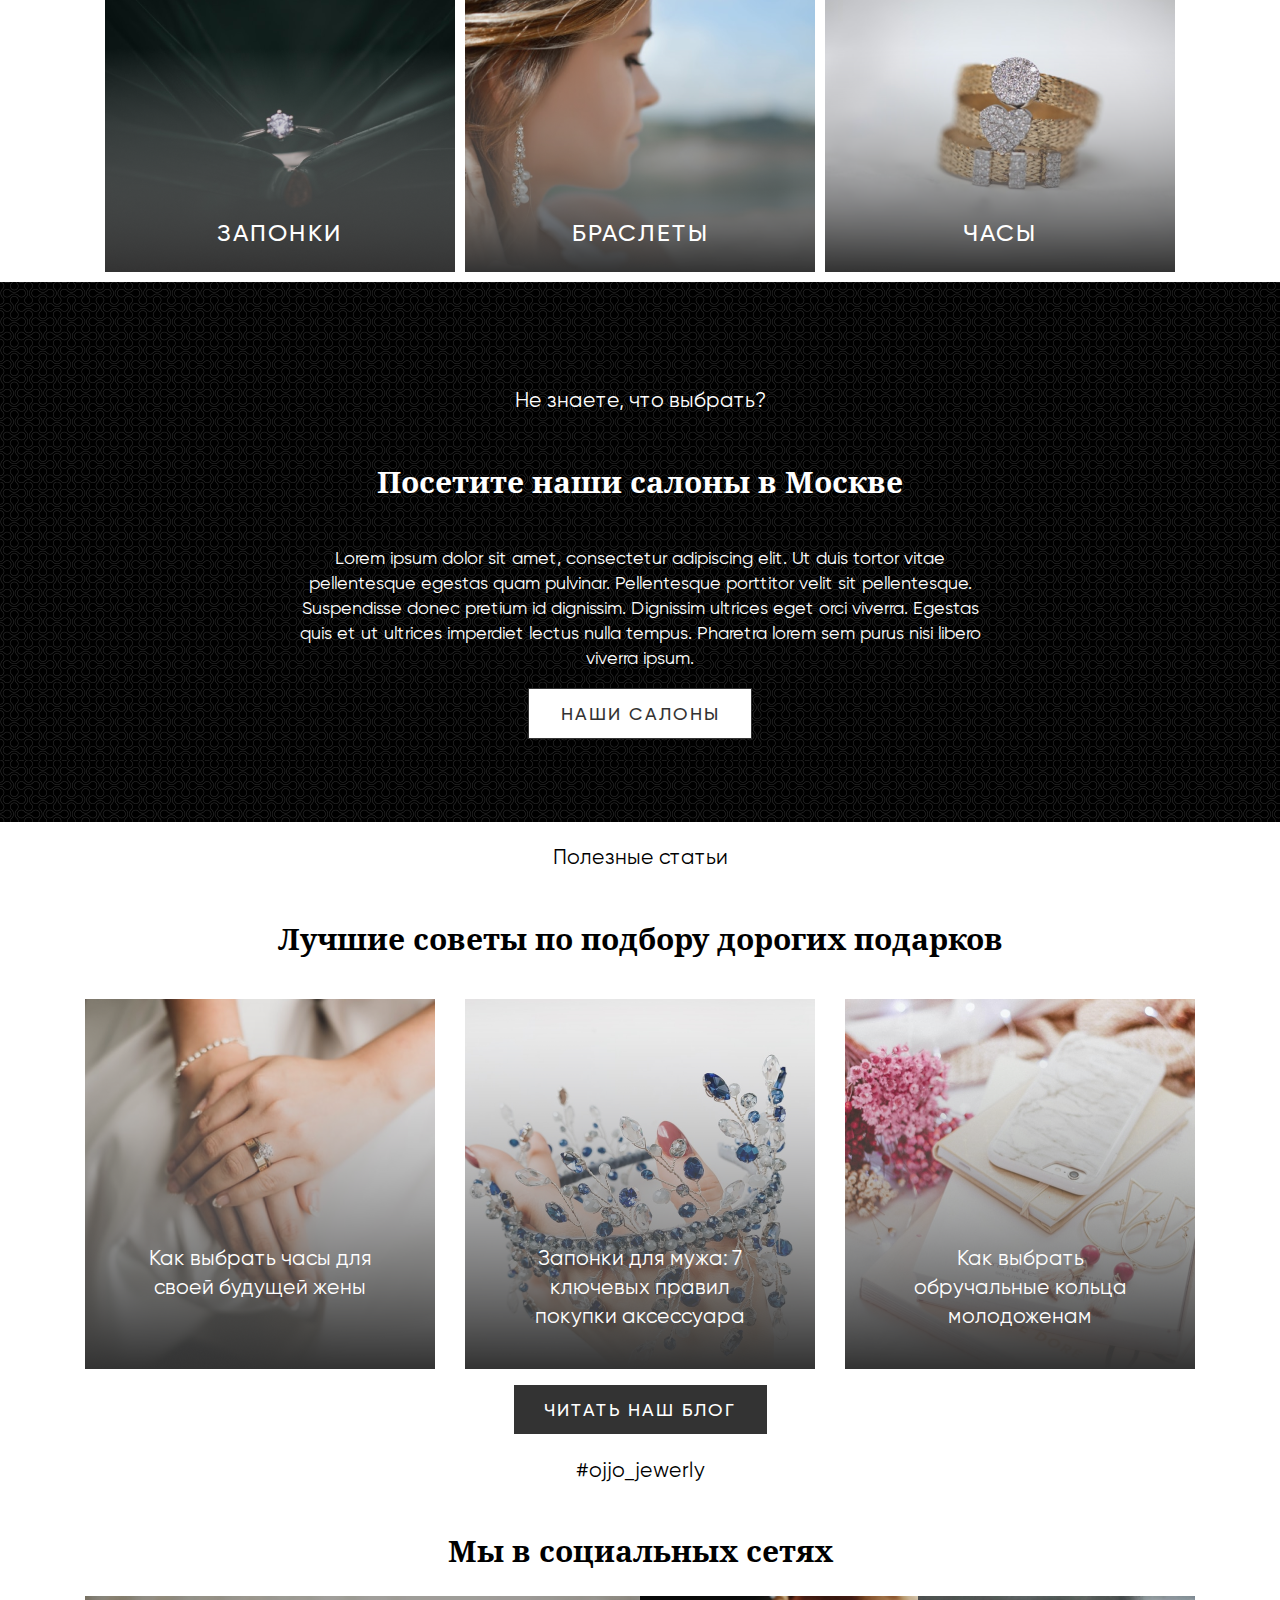
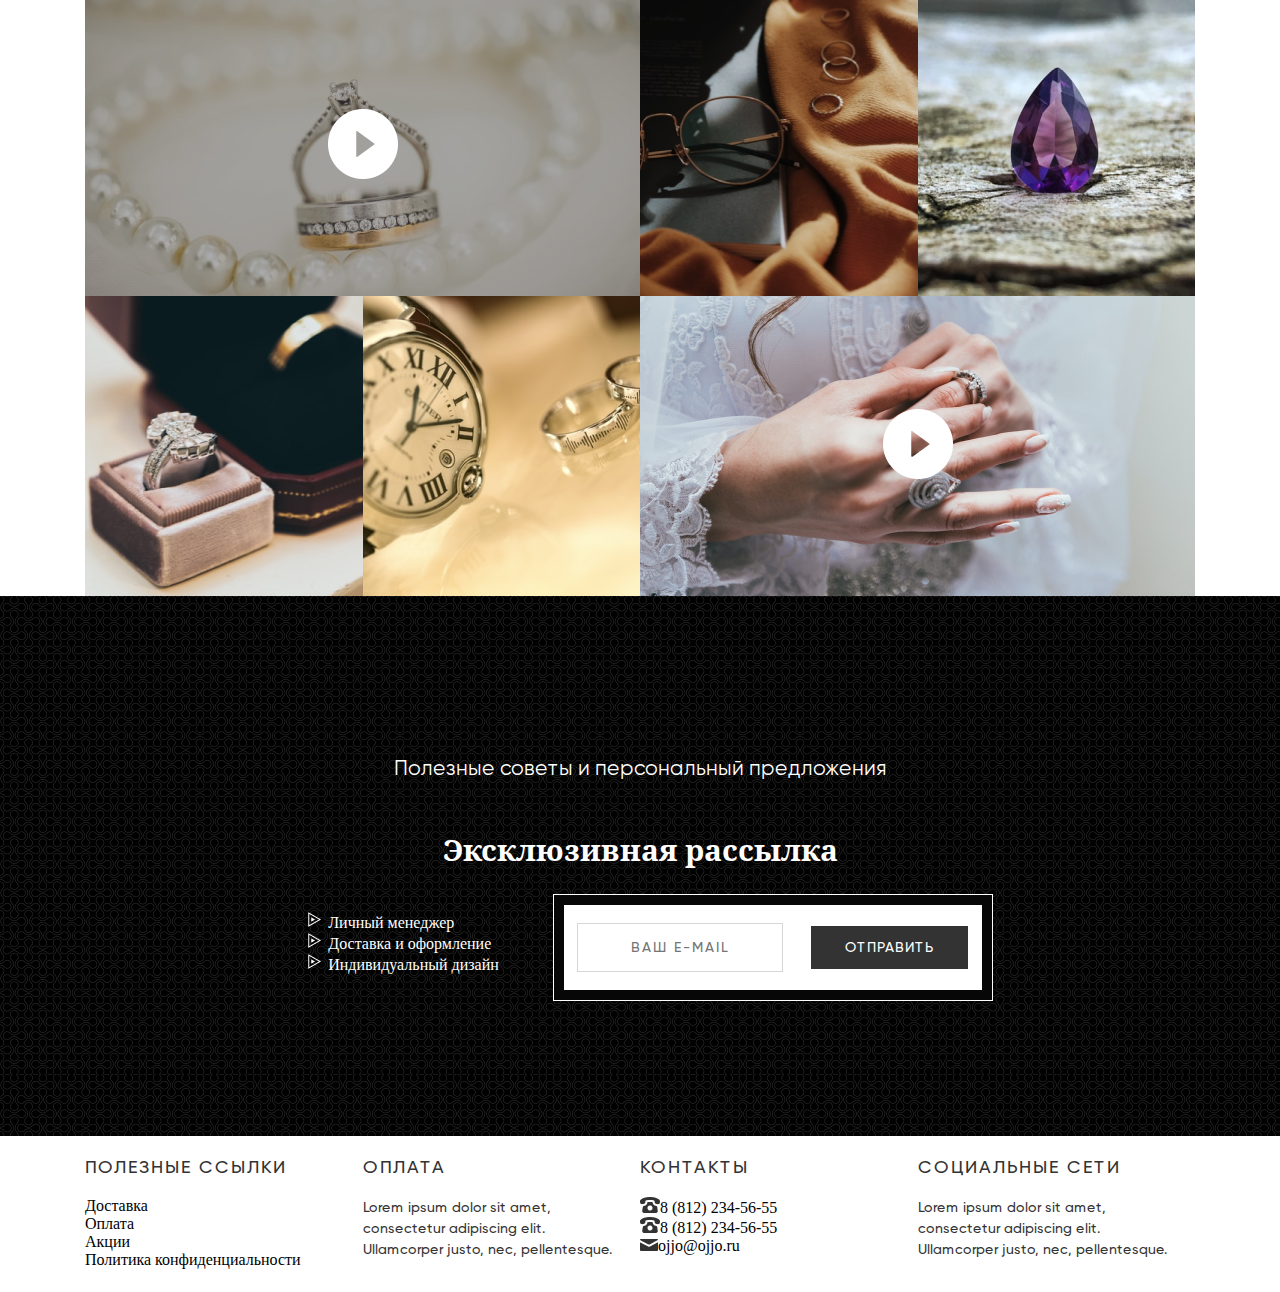
==== commit 1e74f925: "added footer" ====
--- a/index.html
+++ b/index.html
@@ -15,7 +15,7 @@
         <li><a href="#" class="header-link">Контрагентам</a></li>
         <li><a href="#" class="header-link">Дизайнерам</a></li>
         <li><a href="#" class="header-link">Вакансии</a></li>
-        <li><a href="#" class="header-link">
+        <li><a href="#" class="header-link header-link-logo" >
             <img class="part-logo-one" src="./img/Vector (11).png" alt="">
 
             <img src="./img/OJJO.png" alt="">
@@ -23,12 +23,12 @@
             <img class="part-logo-two" src="./img/Vector (11).png" alt="">
 
           </a></li>
-        <li><a href="#" class="header-link">Поиск</a></li>
+        <li><a href="#" class="header-link"> <img src="./img/find.png" alt="" class="find"> Поиск</a></li>
         <li><a href="#" class="header-link">Вход/Регистрация</a></li>
         <li><a href="#" class="header-link">
             <img src="./img/Vector.png" alt="">
           </a></li>
-        <li><a href="#" class="header-link">
+        <li><a href="#" class="header-link heart">
             <img src="./img/Vector (2).png" alt="">
           </a></li>
       </ul>
@@ -188,54 +188,73 @@
     </div>
 
 
-<div class="contactInformation">
-<div class="basicInformation">
-  <div class="basicInformation-usefulLinks">
-<h3>Полезные ссылки</h3>
-<ul>
-  <li><a href="">Доставка</a></li>
-  <li><a href="">Оплата </a></li>
-  <li><a href="">Акции</a></li>
-  <li><a href="">Политика конфиденциальности</a></li>
-</ul>
-  </div>
-
-  <div class="basicInformation-payment">
-    <h3>оплата</h3>
-    <p>
-      Lorem ipsum dolor sit amet, consectetur adipiscing elit. Ullamcorper justo, nec, pellentesque.
-    </p>
-    <div class="basicInformation-payment-link">
-      <a href=""><img src="" alt=""></a>
-      <a href=""><img src="" alt=""></a>
-    </div>
-  </div>
-
-<div class="basicInformation-contacts"></div>
-
-<div class="basicInformation-socialMedia"></div>
-
-
-</div>
-
-
-
-чччччччччччччччччччччччччччччччччччччччччччччччччччччччччччччччччччччччч
-
-
-
-
-
-
-
-
-
-
-
-
-
-<div class="additionalInformation"></div>
-</div>
+    <div class="contactInformation">
+      <div class="basicInformation">
+        <div class=" basicInformation-blok basicInformation-usefulLinks">
+          <h3>Полезные ссылки</h3>
+          <ul>
+            <li><a href="">Доставка</a></li>
+            <li><a href="">Оплата </a></li>
+            <li><a href="">Акции</a></li>
+            <li><a href="">Политика конфиденциальности</a></li>
+          </ul>
+        </div>
+
+        <div class="basicInformation-blok basicInformation-payment">
+          <h3>оплата</h3>
+          <p>
+            Lorem ipsum dolor sit amet, consectetur adipiscing elit. Ullamcorper justo, nec, pellentesque.
+          </p>
+          <div class="basicInformation-blok basicInformation-payment-link">
+            <a href=""><img src="" alt=""></a>
+            <a href=""><img src="" alt=""></a>
+          </div>
+        </div>
+
+        <div class="basicInformation-blok basicInformation-contacts">
+          <h3>контакты</h3>
+          <ul>
+            <li><a href=""><img src="./img/Vector-phon.png" alt="">8 (812) 234-56-55</a></li>
+            <li><a href=""><img src="./img/Vector-phon.png" alt="">8 (812) 234-56-55</a></li>
+            <li><a href=""><img src="./img/Vector-email.png" alt=""></a>ojjo@ojjo.ru</li>
+          </ul>
+
+
+        </div>
+
+        <div class="basicInformation-blok basicInformation-socialMedia">
+          <h3>социальные сети</h3>
+          <p>Lorem ipsum dolor sit amet, consectetur adipiscing elit. Ullamcorper justo, nec, pellentesque.</p>
+          <div>
+            <a href=""><img src="" alt=""></a>
+            <a href=""><img src="" alt=""></a>
+            <a href=""><img src="" alt=""></a>
+            <a href=""><img src="" alt=""></a>
+            <a href=""><img src="" alt=""></a>
+          </div>
+        </div>
+
+
+      </div>
+
+
+
+
+
+
+
+
+
+
+
+
+
+
+
+
+
+      <div class="additionalInformation"></div>
+    </div>
 
 
 
--- a/css/style.css
+++ b/css/style.css
@@ -41,15 +41,18 @@
 
 .header-menu {
   display: flex;
-  justify-content: space-between;
+  /* justify-content: space-between; */
   align-items: center;
   width: 1200px;
   padding: 0;
+  margin-top: 26px;
+  margin-left: 59px;
 
 }
 
 .header-menu li {
   list-style-type: none;
+  margin-right: 11px;
 }
 
 .header-link {
@@ -63,9 +66,22 @@
   line-height: 21px;
 }
 
+.find{
+  margin-right: 14px;
+}
+
+.heart{
+margin: 0;
+}
+
+.header-link-logo{
+  margin-left: 71px;
+  margin-right: 46px;
+}
+
 a {
   text-decoration: none;
-  color: #fff;
+  /* color: #fff; */
 }
 
 .header-text {
@@ -79,6 +95,7 @@
   color: #ffffff;
   font-family: "NotoSerif-Bold";
   font-size: 36px;
+  margin-bottom: 50px;
 }
 
 .part-logo-one {
@@ -107,6 +124,7 @@
   background-color: #ffffff;
   width: 100%;
   height: 1px;
+  left: 0;
 }
 
 .list-company-name li {
@@ -125,6 +143,7 @@
   font-weight: 500;
   font-family: "Gilroy-Medium";
   text-align: center;
+  margin-bottom: 103px;
 }
 
 .decorations-for-events {
@@ -439,53 +458,89 @@
   height: 85px;
   background-color: #ffffff;
   outline: 1px solid #ffffff;
-   border: 10px solid #070707; 
-   display: flex;
-   align-items: center;
-   margin-left: 55px;
-   }
-
-.newsletter-form button{
+  border: 10px solid #070707;
+  display: flex;
+  align-items: center;
+  margin-left: 55px;
+}
+
+.newsletter-form button {
   width: 159px;
-height: 45px;
-background-color: #333333;
-border: 1px solid #ffffff;
-font-size: 14px;
-letter-spacing: 1px;
-text-transform: uppercase;
-color: #ffffff;
-font-weight: 500;
-font-family:  "Gilroy-Medium";
-text-align: center;
-margin: auto;
-}
-
-.newsletter-form input{
+  height: 45px;
+  background-color: #333333;
+  border: 1px solid #ffffff;
+  font-size: 14px;
+  letter-spacing: 1px;
+  text-transform: uppercase;
+  color: #ffffff;
+  font-weight: 500;
+  font-family: "Gilroy-Medium";
+  text-align: center;
+  margin: auto;
+}
+
+.newsletter-form input {
   width: 200px;
-height: 45px;
-background-color: #ffffff;
-border: 1px solid #d6d6d6;
-/* opacity: 0.502; */
-font-size: 14px;
-letter-spacing: 2px;
-text-transform: uppercase;
-/* color: #333333; */
-/* font-weight: 500; */
+  height: 45px;
+  background-color: #ffffff;
+  border: 1px solid #d6d6d6;
+  /* opacity: 0.502; */
+  font-size: 14px;
+  letter-spacing: 2px;
+  text-transform: uppercase;
+  /* color: #333333; */
+  /* font-weight: 500; */
+  font-family: "Gilroy-Medium";
+  text-align: center;
+  margin: auto;
+}
+
+.contactInformation {
+  width: 1110px;
+
+}
+
+.basicInformation {
+  display: grid;
+  grid-template-columns: 1fr 1fr 1fr 1fr;
+}
+
+footer {
+  display: flex;
+  flex-direction: column;
+  align-items: center;
+}
+
+.basicInformation-blok {
+width: 255px;
+}
+
+.basicInformation-blok ul {
+  list-style: none;
+  padding: 0;
+  }
+
+  .basicInformation-blok a{
+    color: #000;
+    }
+
+.basicInformation-blok h3 {
+  font-size: 18px;
+  letter-spacing: 2px;
+  line-height: 25px;
+  text-transform: uppercase;
+  color: #333333;
+  font-weight: 500;
+  font-family: "Gilroy-Medium";
+}
+
+.basicInformation-blok p {
+  font-size: 14px;
+line-height: 21px;
+color: #333333;
+font-weight: 400;
 font-family: "Gilroy-Medium";
-text-align: center;
-margin: auto;
-}
-
-.contactInformation {
-width: 1110px;
-}
-
-
-
-
-
-
-
+}
 
 
 
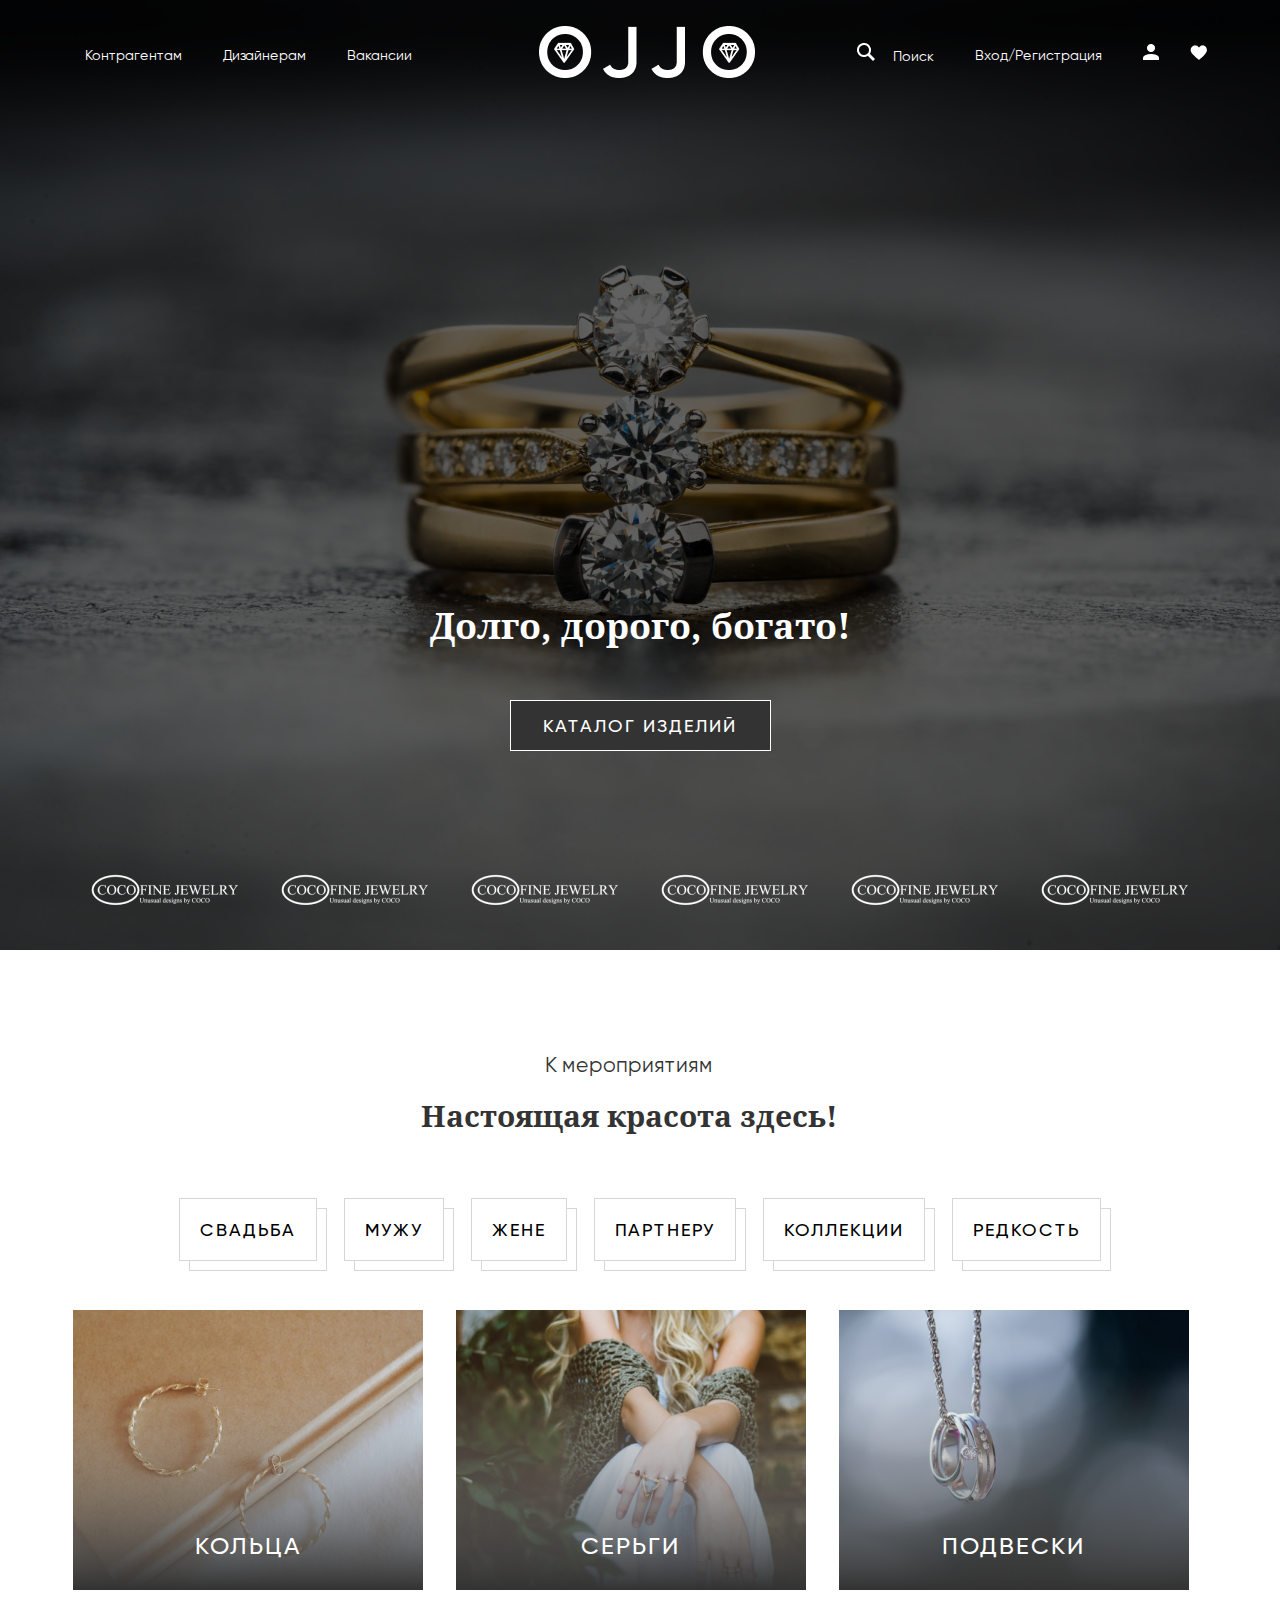
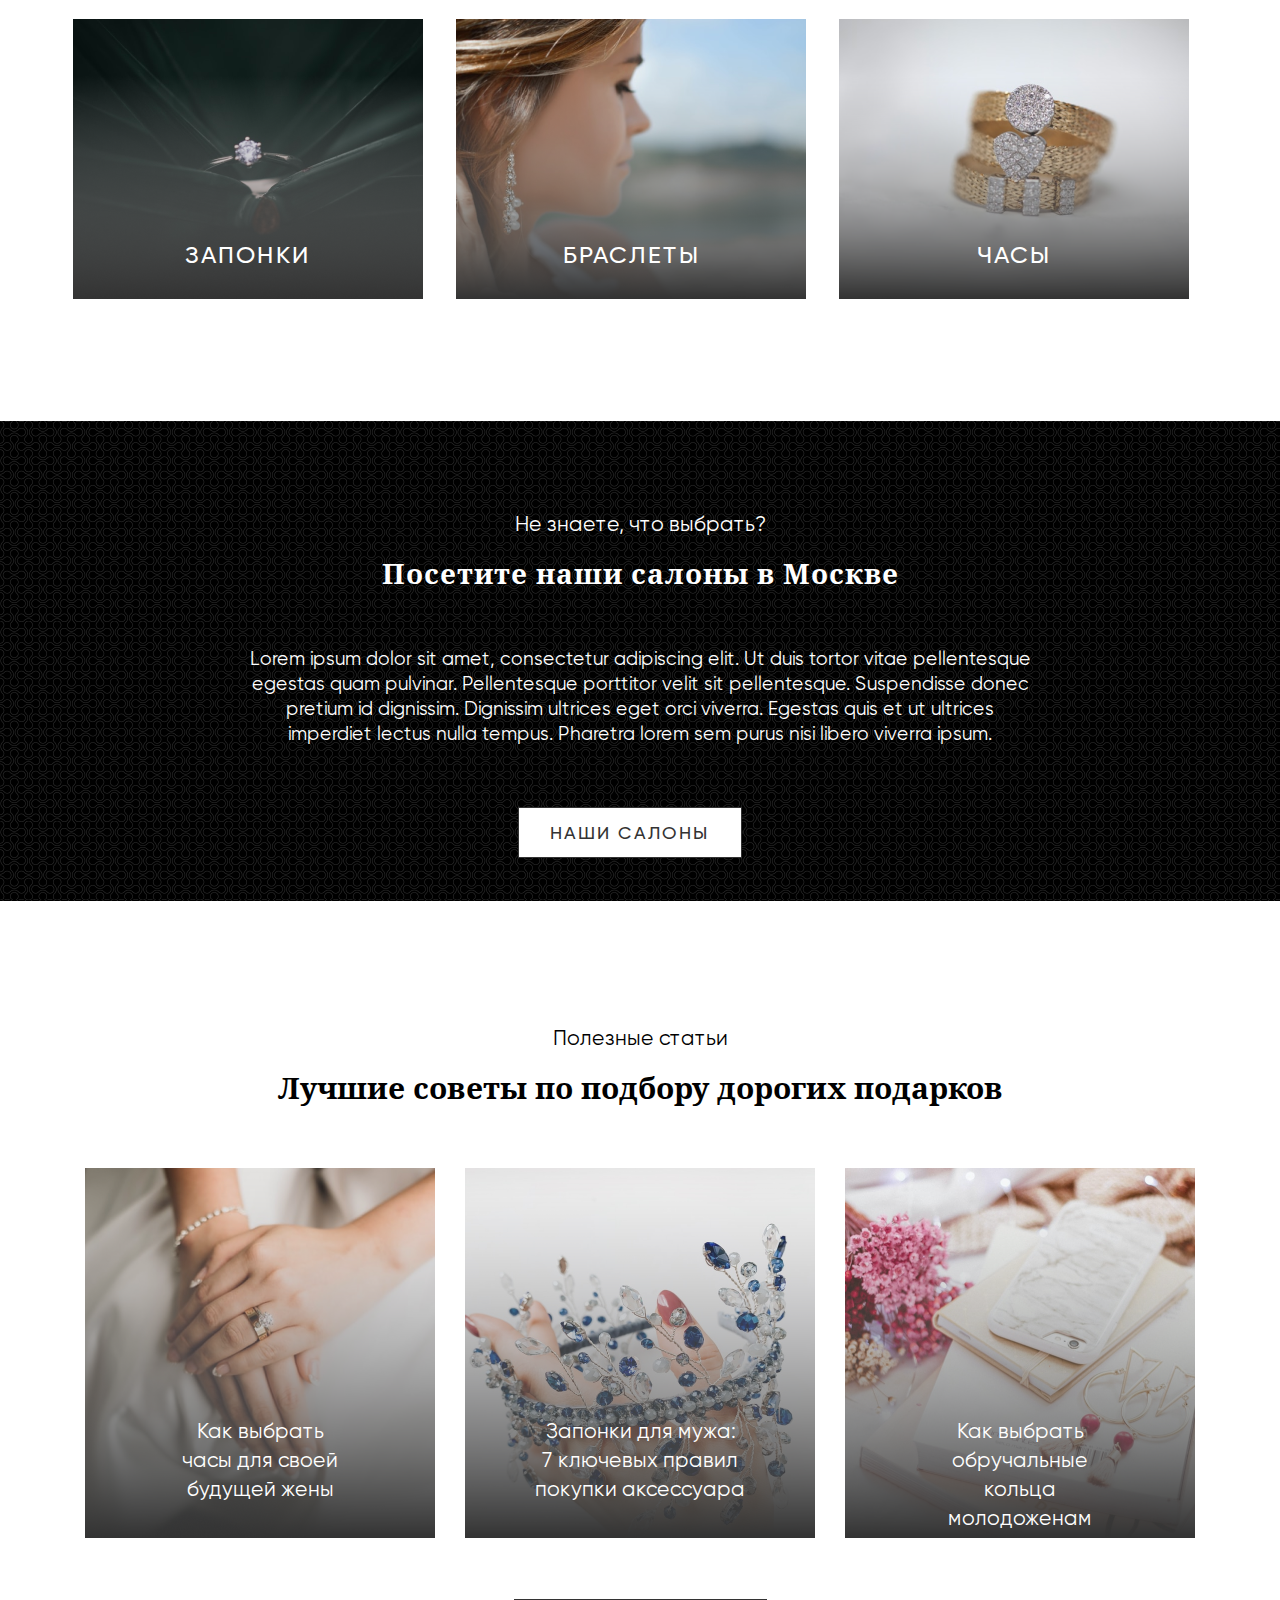
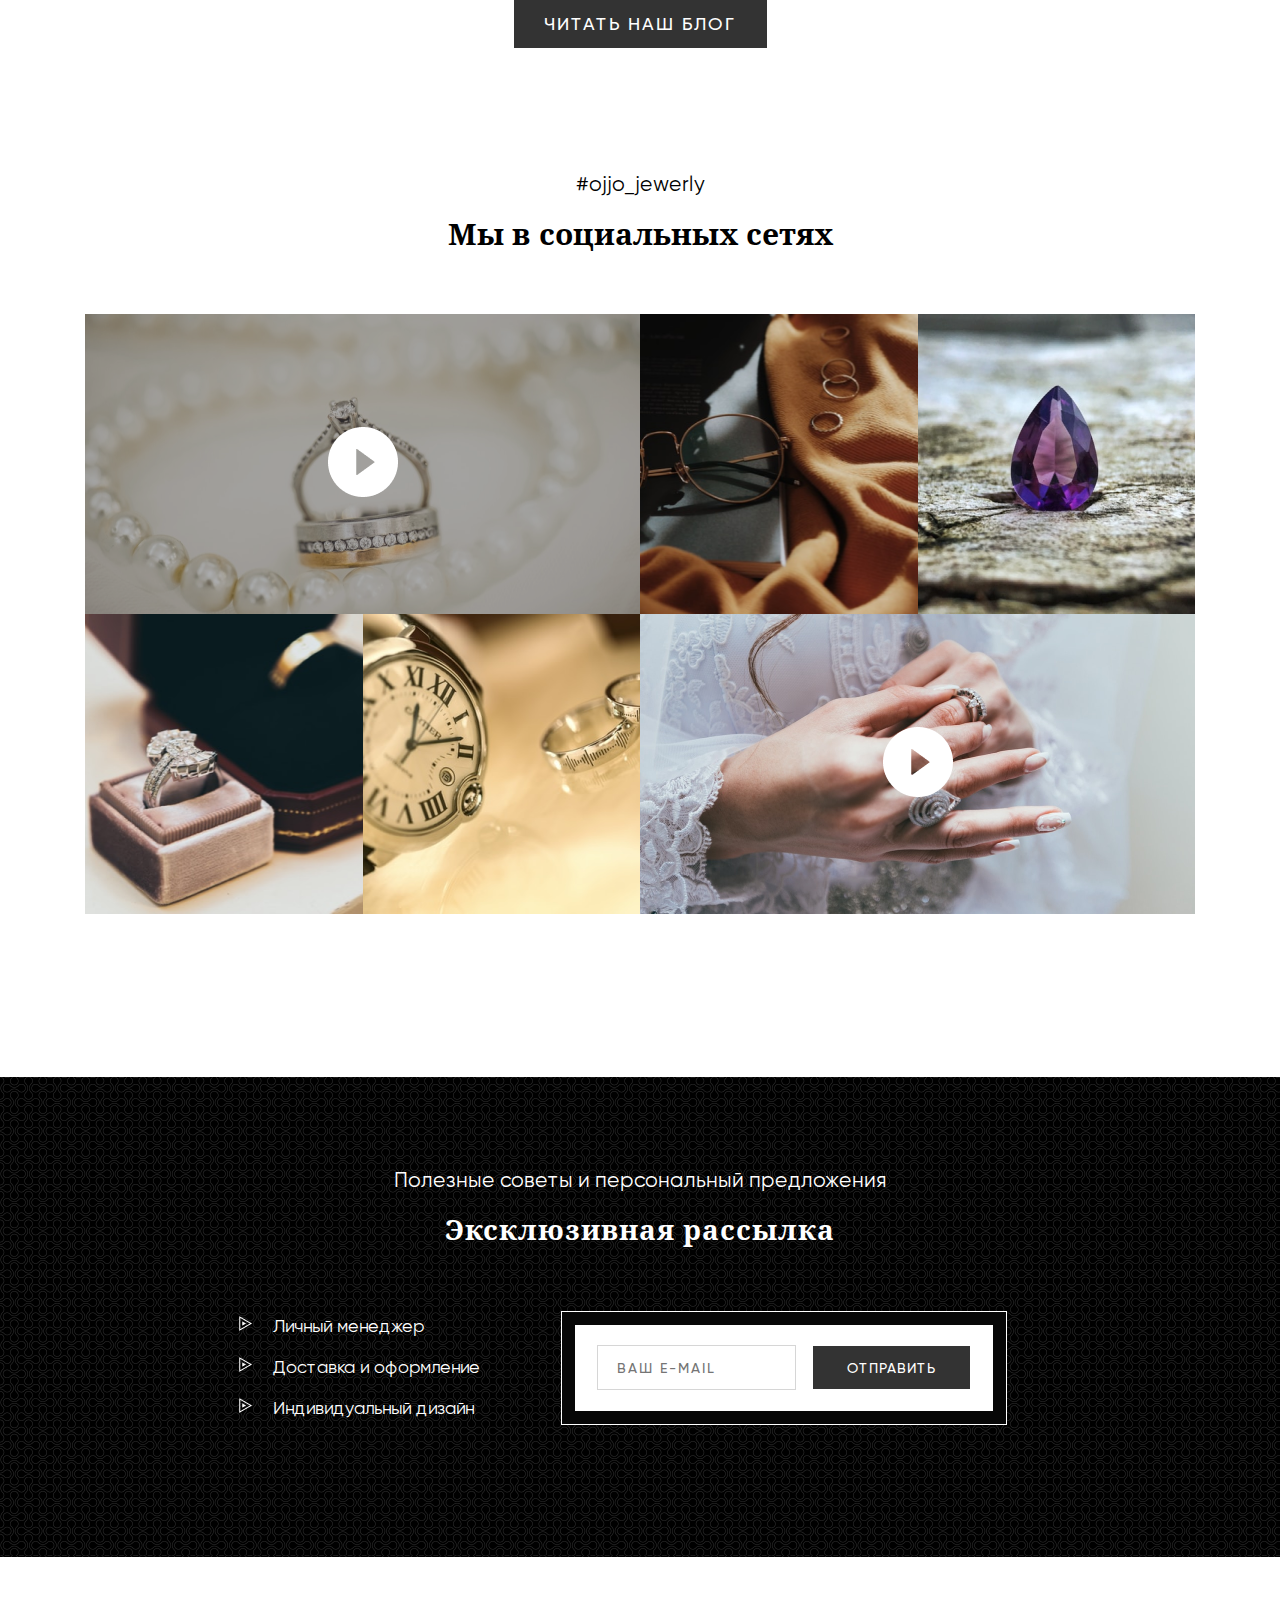
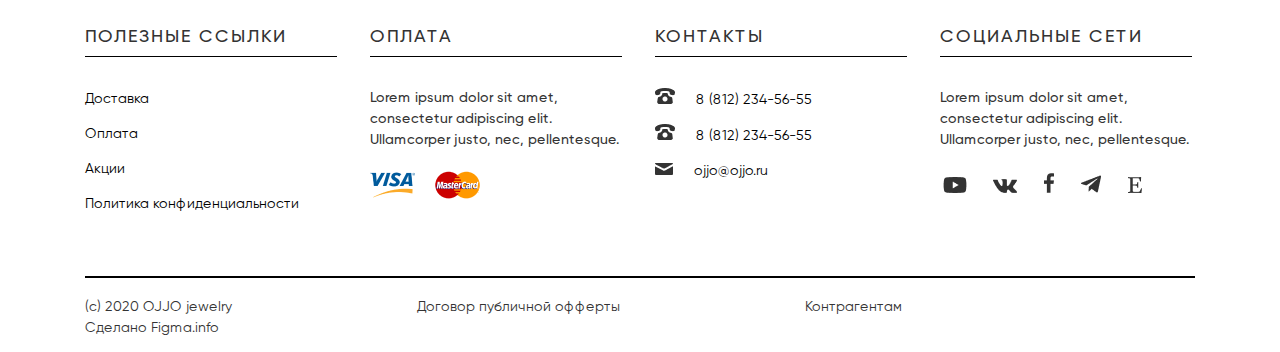
==== commit 67d3316b: "подогнала отступы ,нужна еще доработка" ====
--- a/index.html
+++ b/index.html
@@ -15,7 +15,7 @@
         <li><a href="#" class="header-link">Контрагентам</a></li>
         <li><a href="#" class="header-link">Дизайнерам</a></li>
         <li><a href="#" class="header-link">Вакансии</a></li>
-        <li><a href="#" class="header-link header-link-logo" >
+        <li><a href="#" class="header-link header-link-logo">
             <img class="part-logo-one" src="./img/Vector (11).png" alt="">
 
             <img src="./img/OJJO.png" alt="">
@@ -105,9 +105,9 @@
         <p class="our-showrooms-block-title">Не знаете, что выбрать?</p>
         <h2>Посетите наши салоны в Москве</h2>
         <p class="our-showrooms-text">Lorem ipsum dolor sit amet, consectetur adipiscing elit. Ut duis tortor vitae
-          pellentesque egestas quam pulvinar. Pellentesque porttitor velit sit pellentesque. Suspendisse donec pretium
-          id dignissim. Dignissim ultrices eget orci viverra. Egestas quis et ut ultrices imperdiet lectus nulla tempus.
-          Pharetra lorem sem purus nisi libero viverra ipsum.</p>
+          pellentesque <br>egestas quam pulvinar. Pellentesque porttitor velit sit pellentesque. Suspendisse
+          donec<br>pretium id dignissim. Dignissim ultrices eget orci viverra. Egestas quis et ut ultrices <br>imperdiet
+          lectus nulla tempus. Pharetra lorem sem purus nisi libero viverra ipsum.</p>
         <button>наши салоны</button>
       </div>
     </div>
@@ -121,23 +121,17 @@
 
         <div class="several-blocks">
           <article class="one-article one-article-first">
-            <p>Как выбрать
-              часы для своей
-              будущей жены</p>
+            <p>Как выбрать<br> часы для своей <br> будущей жены</p>
           </article>
 
           <article class="one-article one-article-second">
             <p>
-              Запонки для мужа:
-              7 ключевых правил
-              покупки аксессуара
+              Запонки для мужа: <br> 7 ключевых правил <br> покупки аксессуара
             </p>
           </article>
 
           <article class="one-article one-article-third">
-            <p>Как выбрать
-              обручальные кольца
-              молодоженам</p>
+            <p>Как выбрать <br> обручальные кольца молодоженам</p>
           </article>
         </div>
 
@@ -206,8 +200,8 @@
             Lorem ipsum dolor sit amet, consectetur adipiscing elit. Ullamcorper justo, nec, pellentesque.
           </p>
           <div class="basicInformation-blok basicInformation-payment-link">
-            <a href=""><img src="" alt=""></a>
-            <a href=""><img src="" alt=""></a>
+            <a href=""><img src="./img/visa.png" alt=""></a>
+            <a href=""><img src="./img/masterCard.png" alt=""></a>
           </div>
         </div>
 
@@ -216,7 +210,7 @@
           <ul>
             <li><a href=""><img src="./img/Vector-phon.png" alt="">8 (812) 234-56-55</a></li>
             <li><a href=""><img src="./img/Vector-phon.png" alt="">8 (812) 234-56-55</a></li>
-            <li><a href=""><img src="./img/Vector-email.png" alt=""></a>ojjo@ojjo.ru</li>
+            <li><a href=""><img src="./img/Vector-email.png" alt="">ojjo@ojjo.ru</a></li>
           </ul>
 
 
@@ -226,38 +220,23 @@
           <h3>социальные сети</h3>
           <p>Lorem ipsum dolor sit amet, consectetur adipiscing elit. Ullamcorper justo, nec, pellentesque.</p>
           <div>
-            <a href=""><img src="" alt=""></a>
-            <a href=""><img src="" alt=""></a>
-            <a href=""><img src="" alt=""></a>
-            <a href=""><img src="" alt=""></a>
-            <a href=""><img src="" alt=""></a>
-          </div>
-        </div>
-
-
-      </div>
-
-
-
-
-
-
-
-
-
-
-
-
-
-
-
-
-
-      <div class="additionalInformation"></div>
-    </div>
-
-
-
+            <a href=""><img src="./img/youtube.png" alt=""></a>
+            <a href=""><img src="./img/vk.png" alt=""></a>
+            <a href=""><img src="./img/facebook.png" alt=""></a>
+            <a href=""><img src="./img/telegram.png" alt=""></a>
+            <a href=""><img src="./img/e.png" alt=""></a>
+          </div>
+        </div>
+      </div>
+      <div class="additionalInformation">
+        <ul>
+          <li class="additionalInformation-list">(c) 2020 OJJO jewelry</li>
+          <li class="additionalInformation-list">Договор публичной офферты</li>
+          <li class="additionalInformation-list">Контрагентам</li>
+          <li class=" additionalInformation-list figma-end">Сделано Figma.info</li>
+        </ul>
+      </div>
+    </div>
   </footer>
 </body>
 
--- a/css/style.css
+++ b/css/style.css
@@ -66,15 +66,15 @@
   line-height: 21px;
 }
 
-.find{
+.find {
   margin-right: 14px;
 }
 
-.heart{
-margin: 0;
-}
-
-.header-link-logo{
+.heart {
+  margin: 0;
+}
+
+.header-link-logo {
   margin-left: 71px;
   margin-right: 46px;
 }
@@ -115,6 +115,7 @@
 .list-company-name {
   list-style-type: none;
   padding: 0;
+  margin-bottom: 26px;
 }
 
 .list-company-name::before {
@@ -125,10 +126,12 @@
   width: 100%;
   height: 1px;
   left: 0;
+  bottom: -243px;
 }
 
 .list-company-name li {
   display: inline-block;
+  padding: 0 13px;
 }
 
 .button-product-catalog {
@@ -143,7 +146,7 @@
   font-weight: 500;
   font-family: "Gilroy-Medium";
   text-align: center;
-  margin-bottom: 103px;
+  margin-bottom: 93px;
 }
 
 .decorations-for-events {
@@ -154,7 +157,8 @@
 
 .decorations-title {
   text-align: center;
-  margin-top: 110px;
+  margin-top: 80px;
+  margin-right: 22px;
 }
 
 .decorations-title p {
@@ -162,6 +166,7 @@
   line-height: 29px;
   color: #333333;
   font-family: "Gilroy-Regular";
+  margin-bottom: 0px;
 }
 
 .decorations-title h2 {
@@ -169,6 +174,7 @@
   color: #333333;
   font-weight: 700;
   font-family: "NotoSerif-Bold";
+  margin-top: 15px;
 }
 
 .decorations-link-block {
@@ -177,7 +183,7 @@
   text-transform: uppercase;
   font-weight: 500;
   font-family: "Gilroy-Medium";
-  margin: 35px;
+  margin: 58px 35px 62px;
 }
 
 .decorations-link {
@@ -190,6 +196,7 @@
   margin: 10px;
   position: relative;
   background-color: #fff;
+  box-sizing: border-box;
 }
 
 .decorations-link::before {
@@ -206,14 +213,15 @@
 .catalog {
   display: grid;
   grid-template-columns: 1fr 1fr 1fr;
-  gap: 10px;
-  margin: 10px;
+  gap: 29px 15px;
+  margin-top: 8px;
+  margin-bottom: 122px;
 }
 
 .catalog-block {
   width: 350px;
   height: 280px;
-  /* background-color:aquamarine; */
+  margin-right: 18px;
 }
 
 .catalog-block-title {
@@ -223,7 +231,7 @@
   text-transform: uppercase;
   color: #ffffff;
   font-weight: 500;
-  margin-top: 65%;
+  margin-top: 222px;
   text-align: center;
 }
 
@@ -254,44 +262,49 @@
 .our-showrooms {
   background-image: url(../img/background.png);
   /* background-color: #000; */
-  height: 540px;
+  height: 480px;
   width: 100%;
   display: flex;
   justify-content: center;
-  align-items: center;
+  /* align-items: center; */
   text-align: center;
 }
 
 .our-showrooms-block {
   color: #ffffff;
-  width: 710px;
+  width: 850px;
   display: flex;
   align-items: center;
   flex-direction: column;
 }
 
 .our-showrooms-block-title {
+  color: #ffffff;
   font-size: 21px;
   line-height: 29px;
   color: #ffffff;
   font-family: "Gilroy-Regular";
+  margin-top: 89px;
+  margin-bottom: 15px;
+
+}
+
+.our-showrooms-text {
+  font-size: 19px;
+  line-height: 25px;
+  color: #ffffff;
+  font-family: "Gilroy-Regular";
   /* text-align: center; */
 }
 
-.our-showrooms-text {
-  font-size: 18px;
-  line-height: 25px;
-  color: #ffffff;
-  font-family: "Gilroy-Regular";
-  /* text-align: center; */
-}
-
 .our-showrooms h2 {
-  font-size: 30px;
+  font-size: 28px;
   /* color: #ffffff; */
   font-weight: 700;
   font-family: "NotoSerif-Bold";
-  /* text-align: center; */
+  margin-top: 0;
+  letter-spacing: 1px;
+  margin-bottom: 36px;
 }
 
 .our-showrooms-block button {
@@ -306,6 +319,8 @@
   font-weight: 500;
   font-family: "Gilroy-Medium";
   text-align: center;
+  margin-top: 41px;
+  margin-left: -21px;
 }
 
 .articles {
@@ -323,12 +338,16 @@
   font-size: 30px;
   font-weight: 700;
   font-family: "NotoSerif-Bold";
+  margin-top: -7px;
+  margin-bottom: 45px;
+
 }
 
 .articles p {
   font-size: 21px;
   line-height: 29px;
   font-family: "Gilroy-Regular";
+  margin-top: 123px;
 }
 
 .one-article {
@@ -344,8 +363,8 @@
   color: #ffffff;
   font-family: "Gilroy-Regular";
   text-align: center;
-  margin: 70% auto 0;
-  width: 225px;
+  margin: 249px auto 0;
+  width: 210px;
 
 }
 
@@ -374,6 +393,7 @@
   font-weight: 500;
   font-family: "Gilroy-Medium";
   text-align: center;
+  margin-top: 45px;
 }
 
 .blockWithPictures {
@@ -382,6 +402,7 @@
   display: grid;
   grid-template-columns: 1fr 1fr 1fr 1fr;
   background-color: aqua;
+  margin-bottom: 163px;
 }
 
 .socialMedia {
@@ -436,32 +457,47 @@
   font-family: "Gilroy-Regular";
   font-size: 21px;
   line-height: 29px;
+  margin-top: 121px;
 }
 
 .socialMedia h2 {
   font-family: "NotoSerif-Bold";
   font-size: 30px;
   font-weight: 700;
+  margin-top: -7px;
+  margin-bottom: 60px;
 }
 
 .newsletter ul {
   list-style-image: url(../img/Frame.png);
   text-align: left;
+  font-size: 18px;
+  line-height: 25px;
+  font-family: "Gilroy-Regular";
+  padding-left: 44px;
+  margin-top: 21px;
+}
+
+.newsletter li {
+  padding: 8px 14px;
 }
 
 .newsletter {
-  display: flex;
+  display: grid;
+  grid-template-columns: 1fr 1fr;
 }
 
 .newsletter-form {
   width: 418px;
-  height: 85px;
+  height: 86px;
   background-color: #ffffff;
   outline: 1px solid #ffffff;
-  border: 10px solid #070707;
+  border: 13px solid #070707;
   display: flex;
   align-items: center;
   margin-left: 55px;
+  margin-top: 28px;
+  margin-right: 59px;
 }
 
 .newsletter-form button {
@@ -480,7 +516,7 @@
 }
 
 .newsletter-form input {
-  width: 200px;
+  width: 199px;
   height: 45px;
   background-color: #ffffff;
   border: 1px solid #d6d6d6;
@@ -491,8 +527,11 @@
   /* color: #333333; */
   /* font-weight: 500; */
   font-family: "Gilroy-Medium";
-  text-align: center;
+  /* text-align: center; */
   margin: auto;
+  margin-right: -7px;
+  box-sizing: border-box;
+  padding-left: 19px;
 }
 
 .contactInformation {
@@ -503,6 +542,8 @@
 .basicInformation {
   display: grid;
   grid-template-columns: 1fr 1fr 1fr 1fr;
+  margin-top: 48px;
+  margin-bottom: 40px;
 }
 
 footer {
@@ -512,17 +553,40 @@
 }
 
 .basicInformation-blok {
-width: 255px;
+  width: 255px;
+  padding-right: 30px;
+}
+
+
+
+.basicInformation-blok h3::after {
+  content: '';
+  position: relative;
+  display: block;
+  width: 252px;
+  height: 1px;
+  background-color: rgb(0, 0, 0);
+  top: 8px;
 }
 
 .basicInformation-blok ul {
   list-style: none;
   padding: 0;
-  }
-
-  .basicInformation-blok a{
-    color: #000;
-    }
+  font-size: 14px;
+  line-height: 21px;
+  font-family: "Gilroy-Regular";
+  margin-top: 33px;
+}
+
+.basicInformation-blok li {
+  padding: 0 0;
+  padding: 6px 0 8px;
+}
+
+
+.basicInformation-blok a {
+  color: #000;
+}
 
 .basicInformation-blok h3 {
   font-size: 18px;
@@ -536,11 +600,76 @@
 
 .basicInformation-blok p {
   font-size: 14px;
-line-height: 21px;
-color: #333333;
-font-weight: 400;
-font-family: "Gilroy-Medium";
-}
+  line-height: 21px;
+  color: #333333;
+  font-weight: 400;
+  font-family: "Gilroy-Medium";
+  padding: 20px 0;
+  margin-bottom: 0;
+}
+
+.basicInformation-payment-link a {
+  padding-right: 16px;
+}
+
+.basicInformation-contacts img {
+  padding-right: 21px;
+}
+
+.basicInformation-socialMedia div a {
+  padding-right: 19px;
+  padding-left: 3px;
+}
+
+.basicInformation-socialMedia div {
+  padding: 3px 0px
+}
+
+.additionalInformation ul {
+  list-style-type: none;
+  padding: 0;
+  font-size: 14px;
+  line-height: 21px;
+  color: #333333;
+  font-family: "Gilroy-Regular";
+}
+
+.additionalInformation-list {
+  display: inline-block;
+  display: inline-block;
+  padding-right: 181px;
+  padding-top: 4px;
+}
+
+.additionalInformation::before {
+  content: "";
+  display: block;
+  position: relative;
+  width: 1110px;
+  height: 2px;
+  background-color: #000;
+}
+
+.figma-end {
+  padding: 0;
+}
+
+
+
+
+
+
+
+
+
+
+
+
+
+
+
+
+
 
 
 
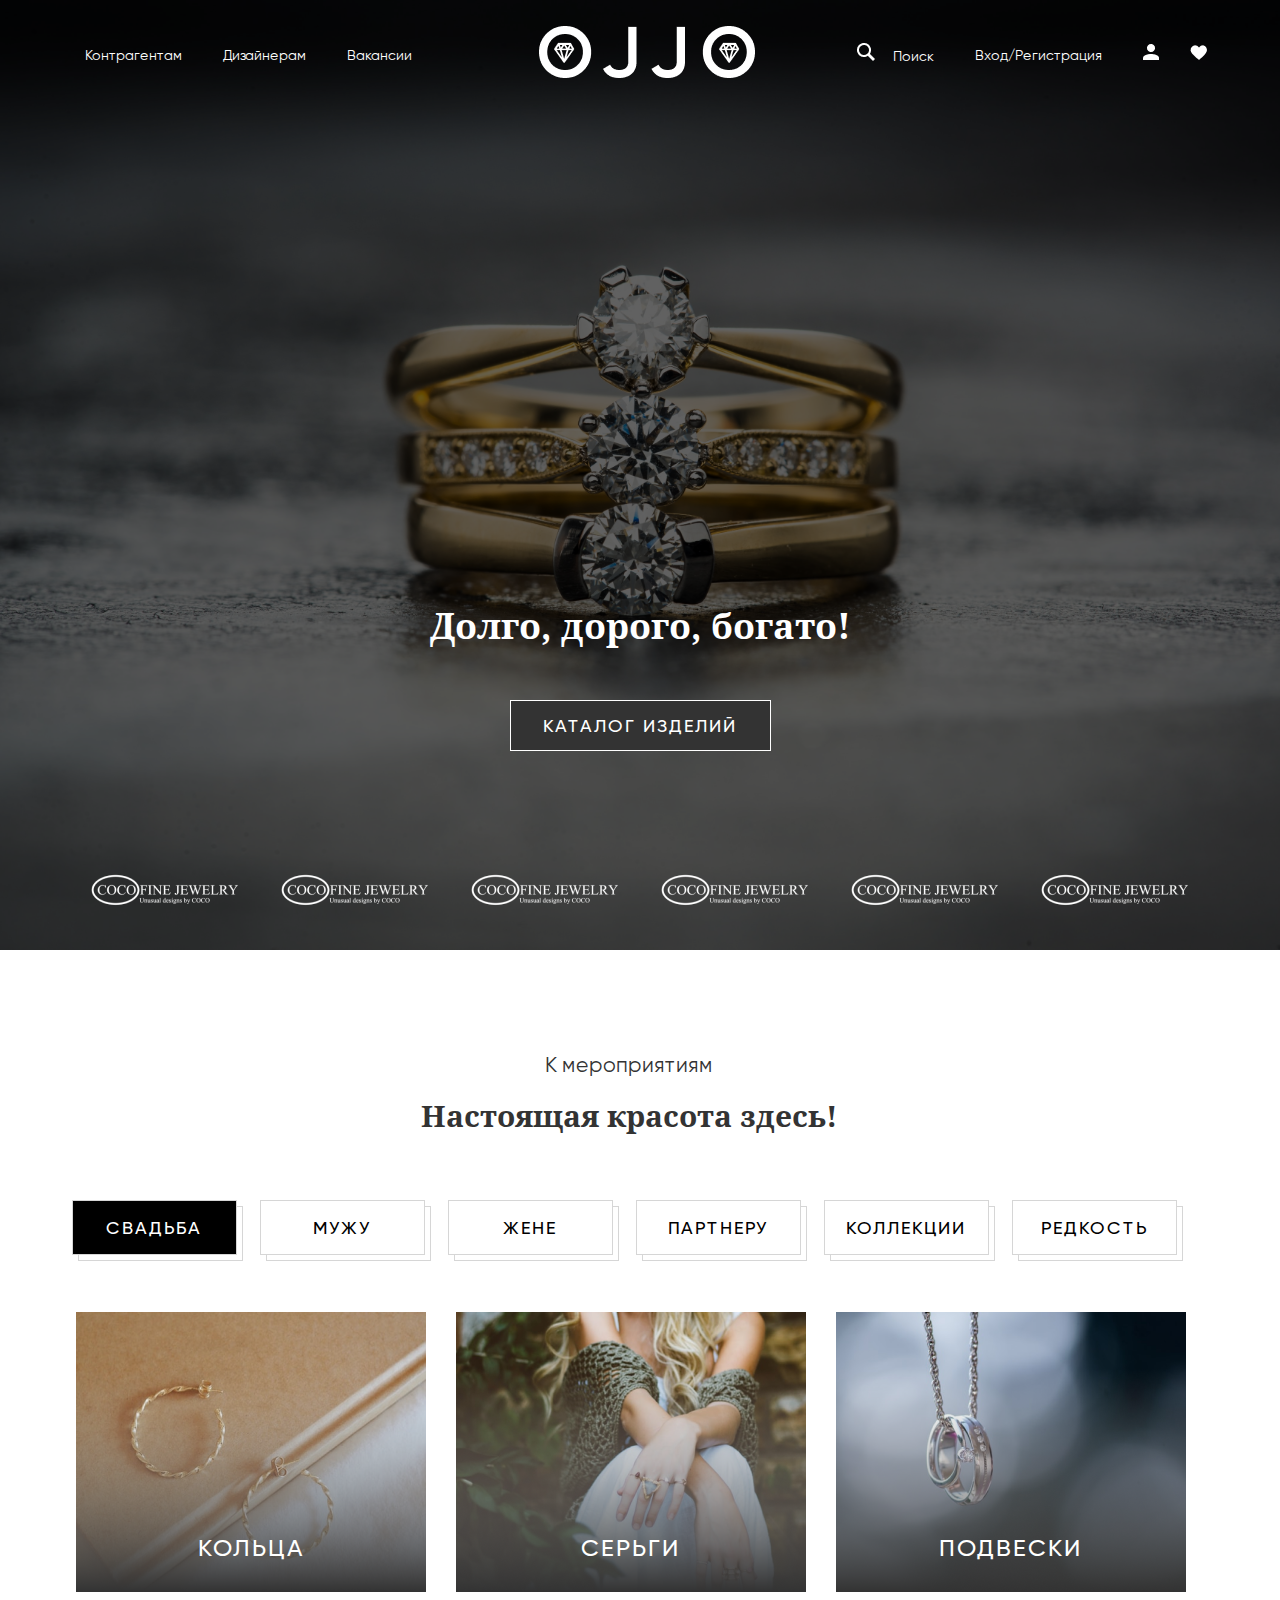
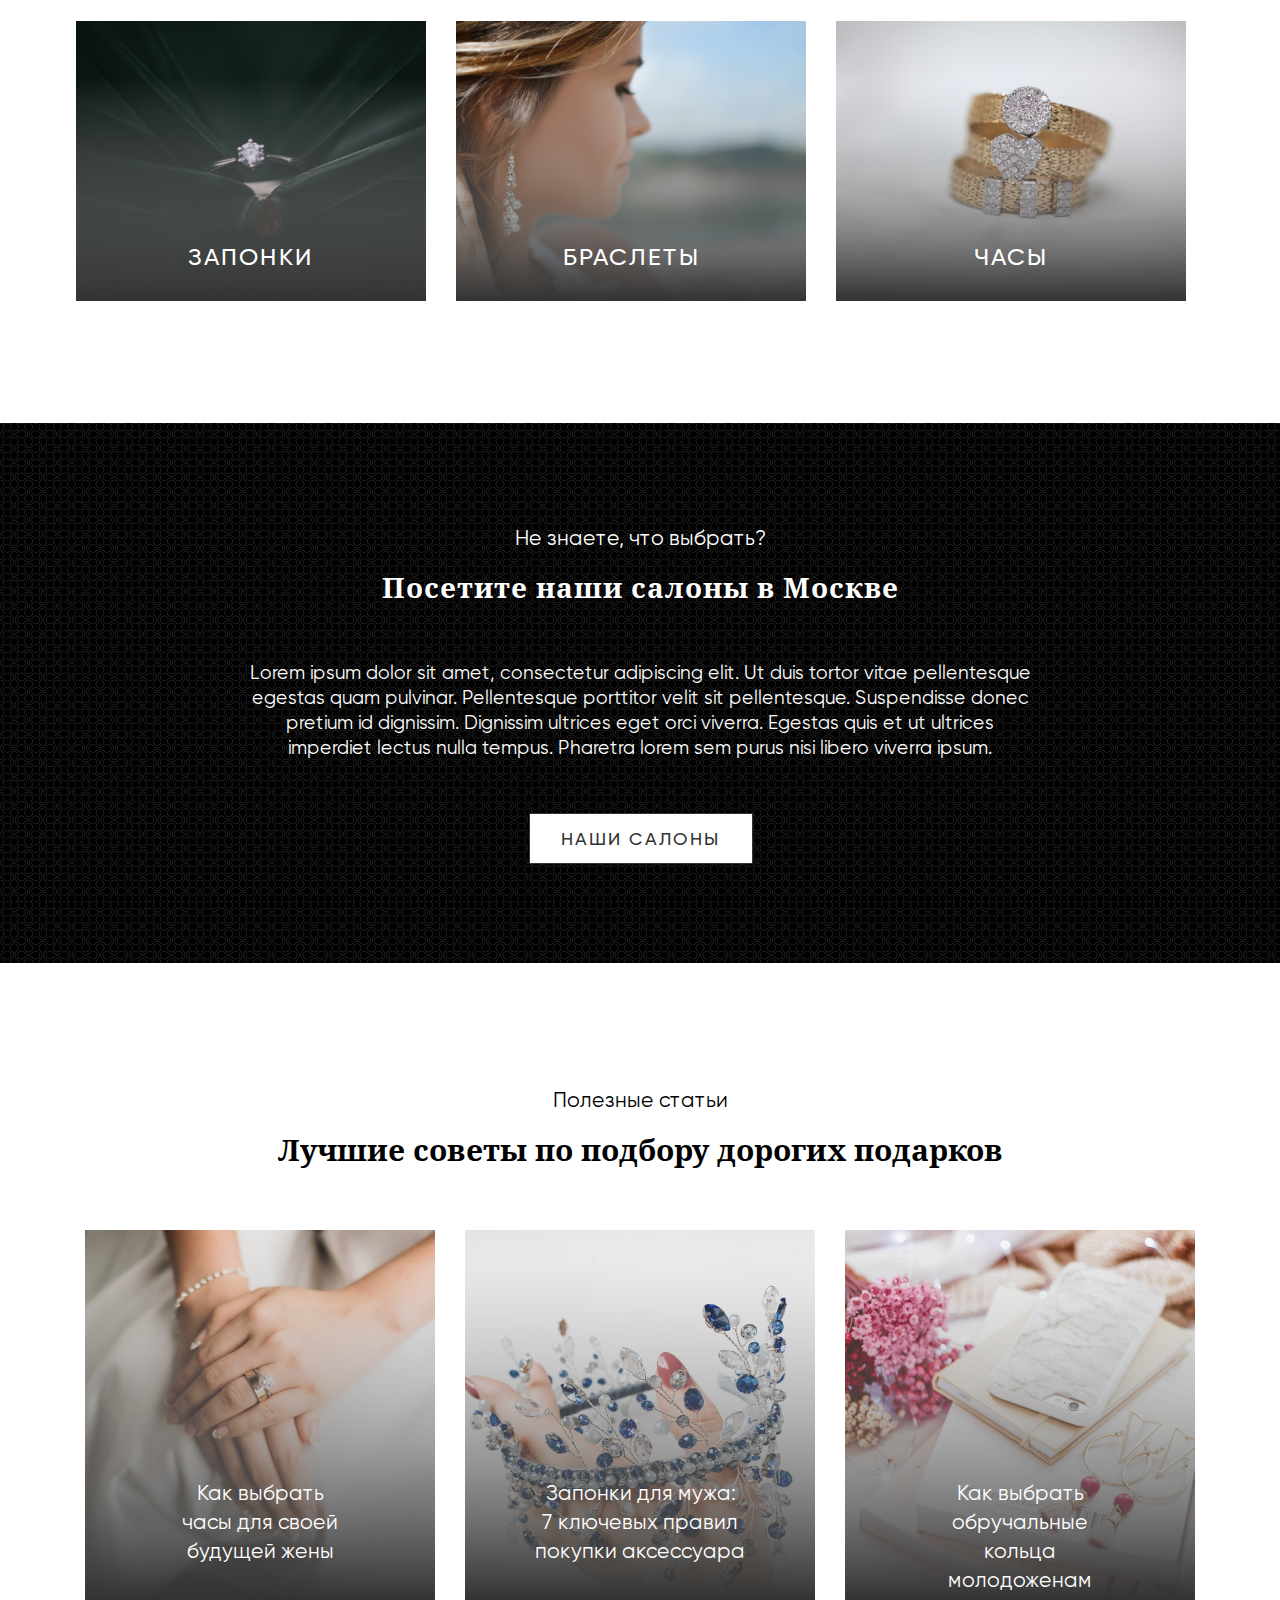
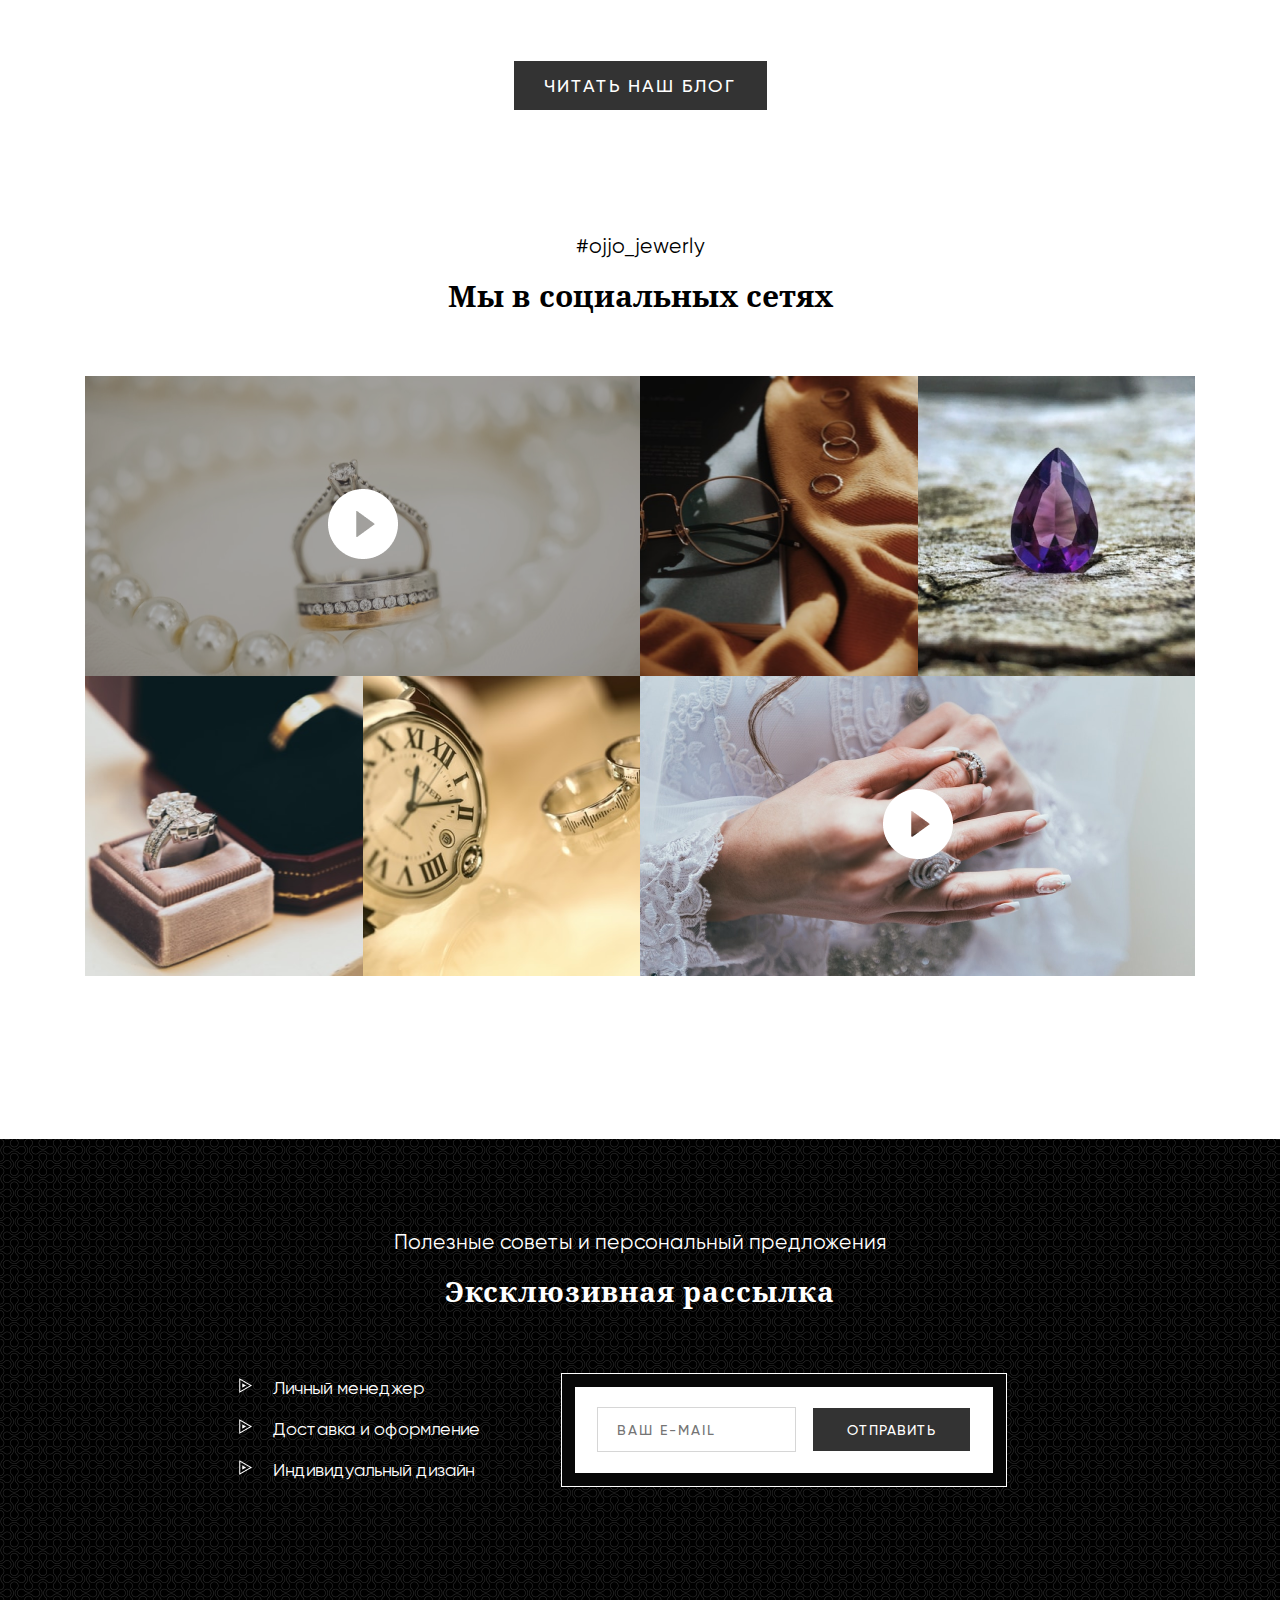
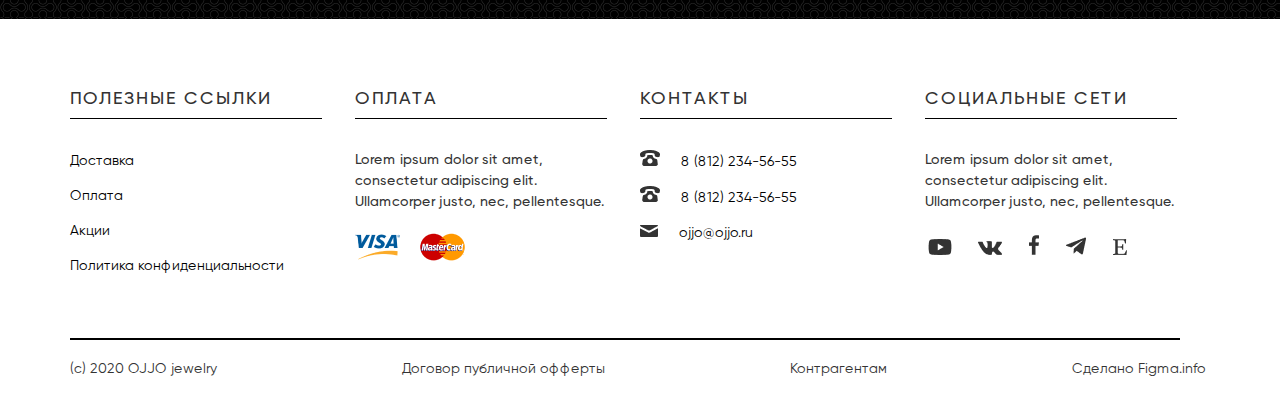
==== commit c11db076: "добавила адаптив" ====
--- a/index.html
+++ b/index.html
@@ -9,8 +9,23 @@
 </head>
 
 <body>
+
   <header class="header">
+
     <nav class="header-nav">
+      <div class="burger-menu">
+        <div class="logo-burger-menu">
+          <img class="part-logo-one" src="./img/Vector (11).png" alt="">
+
+          <img src="./img/OJJO.png" alt="">
+
+          <img class="part-logo-two" src="./img/Vector (11).png" alt="">
+
+        </div>
+        <div class="icon-burger-menu">
+          <img src="./img/Group.png" alt="">
+        </div>
+      </div>
       <ul class="header-menu">
         <li><a href="#" class="header-link">Контрагентам</a></li>
         <li><a href="#" class="header-link">Дизайнерам</a></li>
@@ -33,11 +48,11 @@
           </a></li>
       </ul>
     </nav>
+
     <div class="header-text">
-
       <h2>Долго, дорого, богато!</h2>
-      <button class="button-product-catalog">каталог изделий</button>
-
+      <button class="button-product-catalog"><a class="linkToProductCatalog"
+          href="./catalogPage/catalogPage.html">каталог изделий</a></button>
       <ul class="
   list-company-name">
         <li>
@@ -60,22 +75,23 @@
         </li>
       </ul>
     </div>
+
   </header>
 
-
   <main>
+
     <div class="decorations-for-events">
       <div class="decorations-title">
         <p>К мероприятиям</p>
         <h2>Настоящая красота здесь!</h2>
       </div>
       <div class="decorations-link-block">
-        <a href="" class="decorations-link">Свадьба</a>
-        <a href="" class="decorations-link">Мужу</a>
-        <a href="" class="decorations-link">Жене</a>
-        <a href="" class="decorations-link">Партнеру</a>
-        <a href="" class="decorations-link">Коллекции</a>
-        <a href="" class="decorations-link">Редкость</a>
+        <a href="#" class="decorations-link decorations-link-black">Свадьба</a>
+        <a href="#" class="decorations-link">Мужу</a>
+        <a href="#" class="decorations-link">Жене</a>
+        <a href="#" class="decorations-link">Партнеру</a>
+        <a href="#" class="decorations-link">Коллекции</a>
+        <a href="#" class="decorations-link">Редкость</a>
       </div>
       <div class="catalog">
         <article class="catalog-block catalog-block-one">
@@ -99,12 +115,11 @@
       </div>
     </div>
 
-
-    <div class="our-showrooms">
-      <div class="our-showrooms-block">
-        <p class="our-showrooms-block-title">Не знаете, что выбрать?</p>
-        <h2>Посетите наши салоны в Москве</h2>
-        <p class="our-showrooms-text">Lorem ipsum dolor sit amet, consectetur adipiscing elit. Ut duis tortor vitae
+    <div class="our-showrooms-top">
+      <div class="our-showrooms-block-top">
+        <p class="our-showrooms-block-title-top">Не знаете, что выбрать?</p>
+        <h2 class="our-showrooms-block-header-top">Посетите наши салоны в Москве</h2>
+        <p class="our-showrooms-text-top">Lorem ipsum dolor sit amet, consectetur adipiscing elit. Ut duis tortor vitae
           pellentesque <br>egestas quam pulvinar. Pellentesque porttitor velit sit pellentesque. Suspendisse
           donec<br>pretium id dignissim. Dignissim ultrices eget orci viverra. Egestas quis et ut ultrices <br>imperdiet
           lectus nulla tempus. Pharetra lorem sem purus nisi libero viverra ipsum.</p>
@@ -118,23 +133,19 @@
       <div class="articles">
         <p>Полезные статьи</p>
         <h2>Лучшие советы по подбору дорогих подарков</h2>
-
         <div class="several-blocks">
           <article class="one-article one-article-first">
             <p>Как выбрать<br> часы для своей <br> будущей жены</p>
           </article>
-
           <article class="one-article one-article-second">
             <p>
               Запонки для мужа: <br> 7 ключевых правил <br> покупки аксессуара
             </p>
           </article>
-
           <article class="one-article one-article-third">
             <p>Как выбрать <br> обручальные кольца молодоженам</p>
           </article>
         </div>
-
         <button>читать наш блог</button>
       </div>
 
@@ -142,7 +153,6 @@
         <p>#ojjo_jewerly</p>
         <h2>Мы в социальных сетях</h2>
         <div class="blockWithPictures">
-
           <div class="oneBlockWithPictures oneBlockWithPictures-first">
             <div class="vectorPlay"></div>
           </div>
@@ -156,9 +166,8 @@
         </div>
       </div>
     </div>
-
-
   </main>
+
   <footer>
     <div class="our-showrooms">
       <div class="our-showrooms-block">
@@ -170,7 +179,6 @@
             <li>Доставка и оформление</li>
             <li>Индивидуальный дизайн</li>
           </ul>
-
           <div class="newsletter-form">
             <input type="email" name="email" placeholder="Ваш e-mail">
             <button>
@@ -181,16 +189,15 @@
       </div>
     </div>
 
-
     <div class="contactInformation">
       <div class="basicInformation">
         <div class=" basicInformation-blok basicInformation-usefulLinks">
           <h3>Полезные ссылки</h3>
           <ul>
-            <li><a href="">Доставка</a></li>
-            <li><a href="">Оплата </a></li>
-            <li><a href="">Акции</a></li>
-            <li><a href="">Политика конфиденциальности</a></li>
+            <li><a href="#">Доставка</a></li>
+            <li><a href="#">Оплата </a></li>
+            <li><a href="#">Акции</a></li>
+            <li><a href="#">Политика конфиденциальности</a></li>
           </ul>
         </div>
 
@@ -200,31 +207,31 @@
             Lorem ipsum dolor sit amet, consectetur adipiscing elit. Ullamcorper justo, nec, pellentesque.
           </p>
           <div class="basicInformation-blok basicInformation-payment-link">
-            <a href=""><img src="./img/visa.png" alt=""></a>
-            <a href=""><img src="./img/masterCard.png" alt=""></a>
+            <a href="#"><img src="./img/visa.png" alt=""></a>
+            <a href="#"><img src="./img/masterCard.png" alt=""></a>
           </div>
         </div>
 
         <div class="basicInformation-blok basicInformation-contacts">
           <h3>контакты</h3>
           <ul>
-            <li><a href=""><img src="./img/Vector-phon.png" alt="">8 (812) 234-56-55</a></li>
-            <li><a href=""><img src="./img/Vector-phon.png" alt="">8 (812) 234-56-55</a></li>
-            <li><a href=""><img src="./img/Vector-email.png" alt="">ojjo@ojjo.ru</a></li>
+            <li><a href="./contactPage/contactPage.html"><img src="./img/Vector-phon.png" alt="">8 (812) 234-56-55</a>
+            </li>
+            <li><a href="./contactPage/contactPage.html"><img src="./img/Vector-phon.png" alt="">8 (812) 234-56-55</a>
+            </li>
+            <li><a href="./contactPage/contactPage.html"><img src="./img/Vector-email.png" alt="">ojjo@ojjo.ru</a></li>
           </ul>
-
-
         </div>
 
         <div class="basicInformation-blok basicInformation-socialMedia">
           <h3>социальные сети</h3>
           <p>Lorem ipsum dolor sit amet, consectetur adipiscing elit. Ullamcorper justo, nec, pellentesque.</p>
           <div>
-            <a href=""><img src="./img/youtube.png" alt=""></a>
-            <a href=""><img src="./img/vk.png" alt=""></a>
-            <a href=""><img src="./img/facebook.png" alt=""></a>
-            <a href=""><img src="./img/telegram.png" alt=""></a>
-            <a href=""><img src="./img/e.png" alt=""></a>
+            <a href="#"><img src="./img/youtube.png" alt=""></a>
+            <a href="#"><img src="./img/vk.png" alt=""></a>
+            <a href="#"><img src="./img/facebook.png" alt=""></a>
+            <a href="#"><img src="./img/telegram.png" alt=""></a>
+            <a href="#"><img src="./img/e.png" alt=""></a>
           </div>
         </div>
       </div>
--- a/css/style.css
+++ b/css/style.css
@@ -1,8 +1,6 @@
 body {
   margin: 0;
 }
-
-
 
 .header {
   width: 100%;
@@ -33,6 +31,10 @@
   z-index: 2;
 }
 
+.burger-menu {
+  display: none;
+}
+
 .header-nav {
   display: flex;
   justify-content: center;
@@ -41,7 +43,6 @@
 
 .header-menu {
   display: flex;
-  /* justify-content: space-between; */
   align-items: center;
   width: 1200px;
   padding: 0;
@@ -81,7 +82,6 @@
 
 a {
   text-decoration: none;
-  /* color: #fff; */
 }
 
 .header-text {
@@ -183,37 +183,43 @@
   text-transform: uppercase;
   font-weight: 500;
   font-family: "Gilroy-Medium";
-  margin: 58px 35px 62px;
+  margin: 32px 35px 42px;
+  width: 1153px;
 }
 
 .decorations-link {
   color: #000;
   min-width: 165px;
-  height: 55px;
-  /* background-color: #f9f9f9; */
   border: 1px solid #d6d6d6;
-  padding: 20px;
-  margin: 10px;
+  padding: 16px 20px;
+  margin: 7px 8px;
   position: relative;
   background-color: #fff;
   box-sizing: border-box;
+  display: inline-block;
+  text-align: center;
 }
 
 .decorations-link::before {
   content: "";
   position: absolute;
-  left: .5em;
-  top: .5em;
+  left: .3em;
+  top: .3em;
   width: 100%;
   height: 100%;
   z-index: -1;
   border: inherit;
 }
 
+.decorations-link-black {
+  background-color: #000;
+  color: #fff;
+}
+
 .catalog {
   display: grid;
   grid-template-columns: 1fr 1fr 1fr;
-  gap: 29px 15px;
+  gap: 29px 12px;
   margin-top: 8px;
   margin-bottom: 122px;
 }
@@ -259,14 +265,72 @@
   background-image: url(../img/watch.png);
 }
 
+.our-showrooms-top {
+  background-image: url(../img/background.png);
+  height: 540px;
+  width: 100%;
+  display: flex;
+  justify-content: center;
+  text-align: center;
+}
+
+.our-showrooms-block-title-top {
+  color: #ffffff;
+  font-size: 21px;
+  line-height: 29px;
+  color: #ffffff;
+  font-family: "Gilroy-Regular";
+  margin-top: 101px;
+  margin-bottom: 15px;
+
+}
+
+.our-showrooms-block-top {
+  color: #ffffff;
+  width: 850px;
+  display: flex;
+  align-items: center;
+  flex-direction: column;
+}
+
+.our-showrooms-text-top {
+  font-size: 19px;
+  line-height: 25px;
+  color: #ffffff;
+  font-family: "Gilroy-Regular";
+}
+
+.our-showrooms-block-header-top {
+  font-size: 28px;
+  font-weight: 700;
+  font-family: "NotoSerif-Bold";
+  margin-top: 0;
+  letter-spacing: 1px;
+  margin-bottom: 36px;
+}
+
+.our-showrooms-block-top button {
+  width: 224px;
+  height: 51px;
+  background-color: #ffffff;
+  border: 1px solid #333333;
+  font-size: 18px;
+  letter-spacing: 2px;
+  text-transform: uppercase;
+  color: #333333;
+  font-weight: 500;
+  font-family: "Gilroy-Medium";
+  text-align: center;
+  margin-top: 33px;
+  margin-left: 1px;
+}
+
 .our-showrooms {
   background-image: url(../img/background.png);
-  /* background-color: #000; */
   height: 480px;
   width: 100%;
   display: flex;
   justify-content: center;
-  /* align-items: center; */
   text-align: center;
 }
 
@@ -294,12 +358,10 @@
   line-height: 25px;
   color: #ffffff;
   font-family: "Gilroy-Regular";
-  /* text-align: center; */
 }
 
 .our-showrooms h2 {
   font-size: 28px;
-  /* color: #ffffff; */
   font-weight: 700;
   font-family: "NotoSerif-Bold";
   margin-top: 0;
@@ -398,10 +460,10 @@
 
 .blockWithPictures {
   width: 1110px;
-  height: 600px;
+  /* height: 600px; */
   display: grid;
   grid-template-columns: 1fr 1fr 1fr 1fr;
-  background-color: aqua;
+  /* background-color: aqua; */
   margin-bottom: 163px;
 }
 
@@ -411,7 +473,9 @@
   align-items: center;
 }
 
-.oneBlockWithPictures {}
+.oneBlockWithPictures {
+  height: 300px;
+}
 
 .oneBlockWithPictures-first {
   background-image: url(../img/img--hover.png);
@@ -520,14 +584,10 @@
   height: 45px;
   background-color: #ffffff;
   border: 1px solid #d6d6d6;
-  /* opacity: 0.502; */
   font-size: 14px;
   letter-spacing: 2px;
   text-transform: uppercase;
-  /* color: #333333; */
-  /* font-weight: 500; */
-  font-family: "Gilroy-Medium";
-  /* text-align: center; */
+  font-family: "Gilroy-Medium";
   margin: auto;
   margin-right: -7px;
   box-sizing: border-box;
@@ -535,8 +595,7 @@
 }
 
 .contactInformation {
-  width: 1110px;
-
+  /* width: 1110px; */
 }
 
 .basicInformation {
@@ -654,32 +713,6 @@
   padding: 0;
 }
 
-
-
-
-
-
-
-
-
-
-
-
-
-
-
-
-
-
-
-
-
-
-
-
-
-
-
 @font-face {
   font-family: "Gilroy-Regular";
   src: url(../fonts/Gilroy-Regular.woff);
@@ -693,4 +726,216 @@
 @font-face {
   font-family: "Gilroy-Medium";
   src: url(../fonts/Gilroy-Medium.woff);
+}
+
+.linkToProductCatalog {
+  color: #ffffff;
+}
+
+
+@media (max-width:1024px) {
+
+  body {
+    overflow-x: hidden;
+  }
+
+  .header-menu {
+    display: none;
+  }
+
+  .burger-menu {
+    display: flex;
+  }
+
+  .logo-burger-menu {
+    margin: 30px auto;
+  }
+
+  .header-text {
+    max-width: 700px;
+  }
+
+  .icon-burger-menu {
+    display: block;
+    position: absolute;
+    right: 35px;
+    top: 25px;
+  }
+
+  .list-company-name {
+    display: flex;
+    flex-wrap: wrap;
+    justify-content: center;
+  }
+
+  .decorations-link-block {
+    display: flex;
+    flex-wrap: wrap;
+    max-width: 700px;
+    justify-content: center;
+  }
+
+  .catalog {
+    grid-template-columns: 1fr 1fr;
+  }
+
+  .several-blocks {
+    flex-wrap: wrap;
+    justify-content: center;
+  }
+
+  .blockWithPictures {
+    max-width: 700px;
+    background-size: cover;
+    grid-template-columns: 1fr 1fr;
+    grid-template-rows: 1fr 1fr 1fr;
+  }
+
+  .oneBlockWithPictures {
+    background-size: cover;
+  }
+
+  .oneBlockWithPictures-first,
+  .oneBlockWithPictures-sixth {
+    grid-column: span 1;
+  }
+
+  .basicInformation {
+    grid-template-columns: 1fr 1fr;
+    justify-items: center;
+    box-sizing: border-box;
+    width: 700px;
+  }
+
+  .additionalInformation {
+    display: none;
+  }
+}
+
+@media (max-width:768px) {
+  .catalog {
+    grid-template-columns: 1fr;
+  }
+
+  .articles h2 {
+    text-align: center;
+    padding: 0 20px;
+  }
+
+  .blockWithPictures {
+    width: 500px;
+    background-size: cover;
+    grid-template-columns: 1fr;
+    grid-template-rows: 1fr 1fr 1fr 1fr 1fr 1fr;
+  }
+
+  .oneBlockWithPictures {
+    height: 400px;
+    margin-bottom: 20px;
+  }
+
+  .our-showrooms-text-top {
+    padding: 0 30px;
+  }
+
+  .newsletter {
+    display: grid;
+    grid-template-columns: 1fr;
+    justify-items: center;
+  }
+
+  .our-showrooms {
+    height: 570px;
+  }
+
+  .our-showrooms-top {
+    height: 590px;
+  }
+
+  .basicInformation {
+    grid-template-columns: 1fr;
+  }
+
+  .basicInformation-blok {
+    padding-top: 20px;
+  }
+}
+
+@media (max-width:480px) {
+  .header-text h2 {
+    text-align: center;
+    font-size: 30px;
+  }
+
+  .button-product-catalog {
+    width: 200px;
+    height: 40px;
+    font-size: 14px;
+  }
+
+  .list-company-name {
+    display: none;
+  }
+
+  .decorations-link-block {
+    width: 350px;
+  }
+
+  .decorations-link {
+    margin-top: 15px;
+  }
+
+  .catalog-block {
+    margin-right: 0;
+  }
+
+  .our-showrooms-block-header-top {
+    font-size: 20px;
+    padding: 0 15px;
+  }
+
+  .our-showrooms-text-top {
+    font-size: 16px;
+  }
+
+  .our-showrooms-block-top button {
+    width: 167px;
+    height: 45px;
+    font-size: 13px;
+  }
+
+  .articles h2 {
+    font-size: 25px;
+  }
+
+  .socialMedia h2 {
+    font-size: 25px;
+  }
+
+  .blockWithPictures {
+    width: 313px;
+  }
+
+  .oneBlockWithPictures {
+    height: 223px;
+  }
+
+  .our-showrooms-block-title {
+    font-size: 14px;
+  }
+
+  .our-showrooms h2 {
+    font-size: 25px;
+  }
+
+  .newsletter-form {
+    width: 209px;
+    height: 119px;
+    flex-direction: column;
+  }
+
+  .newsletter-form input {
+    width: 158px;
+    margin-right: auto;
+  }
 }